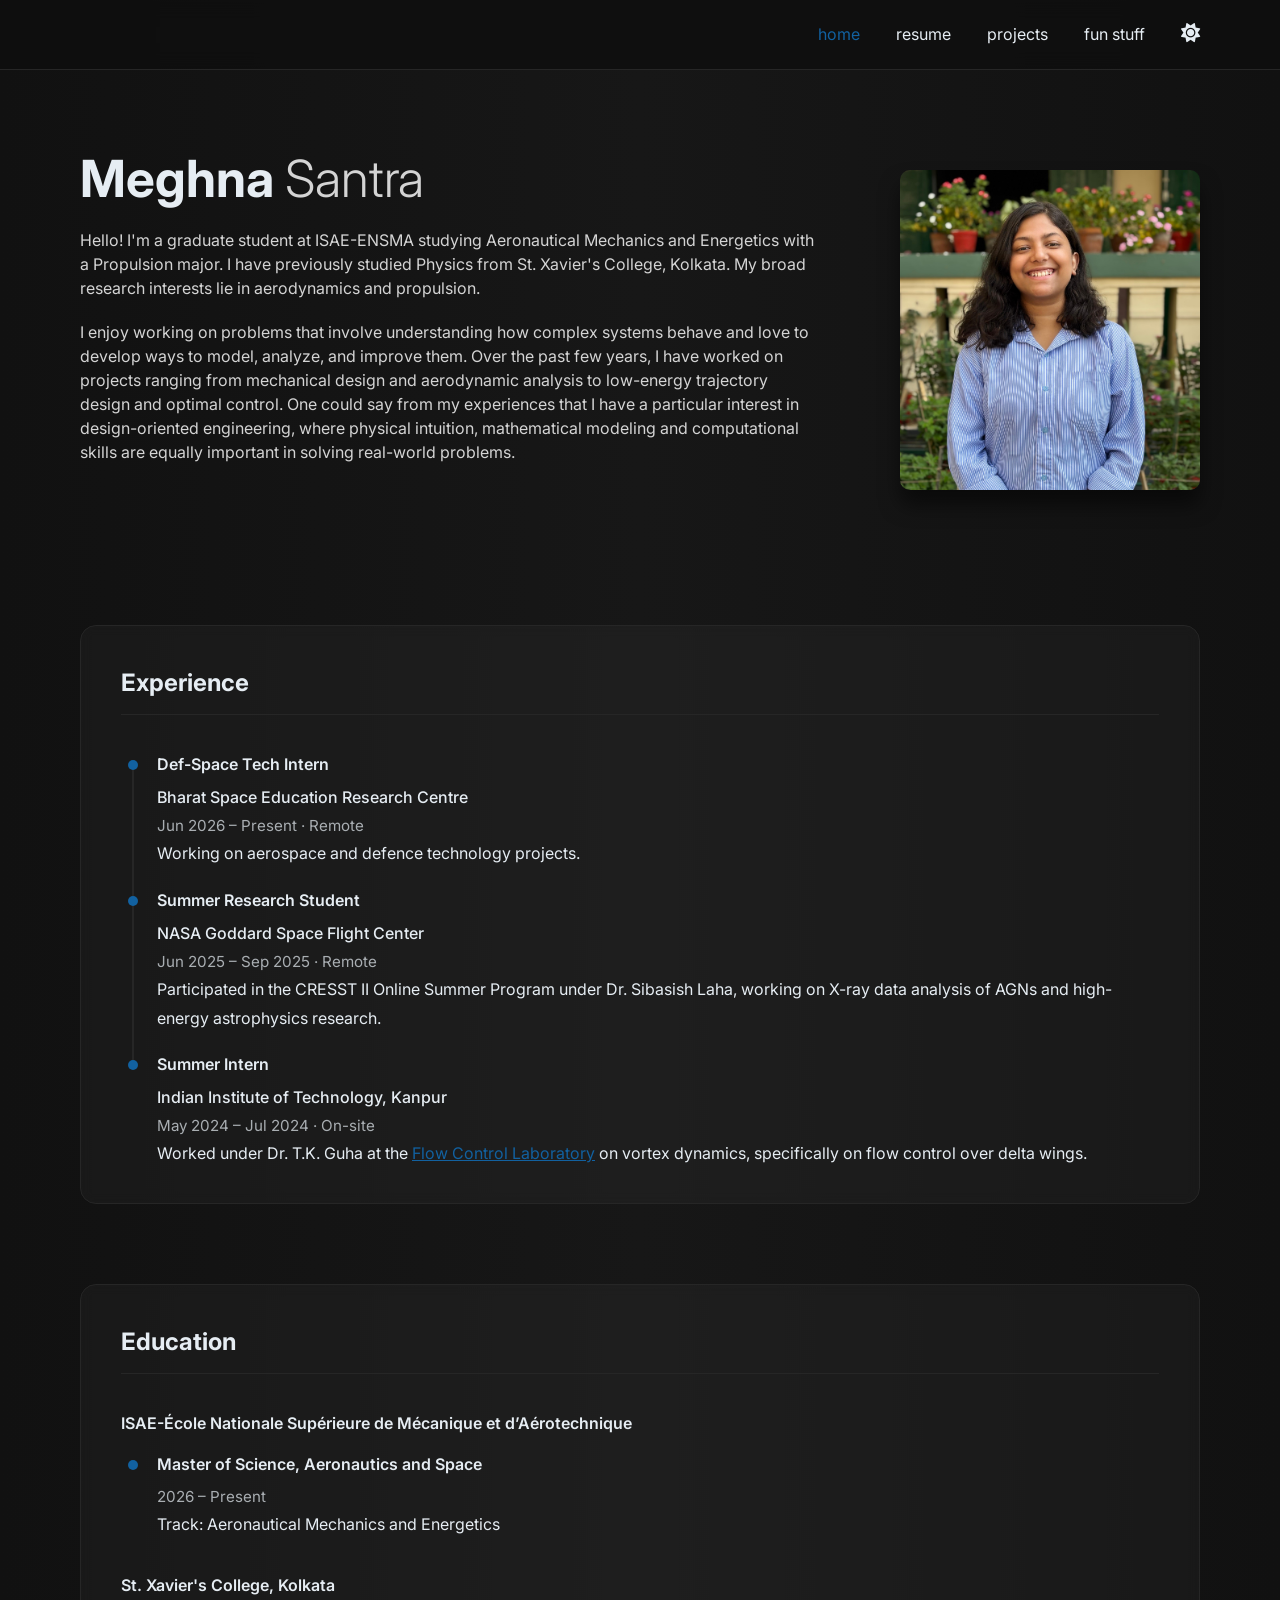
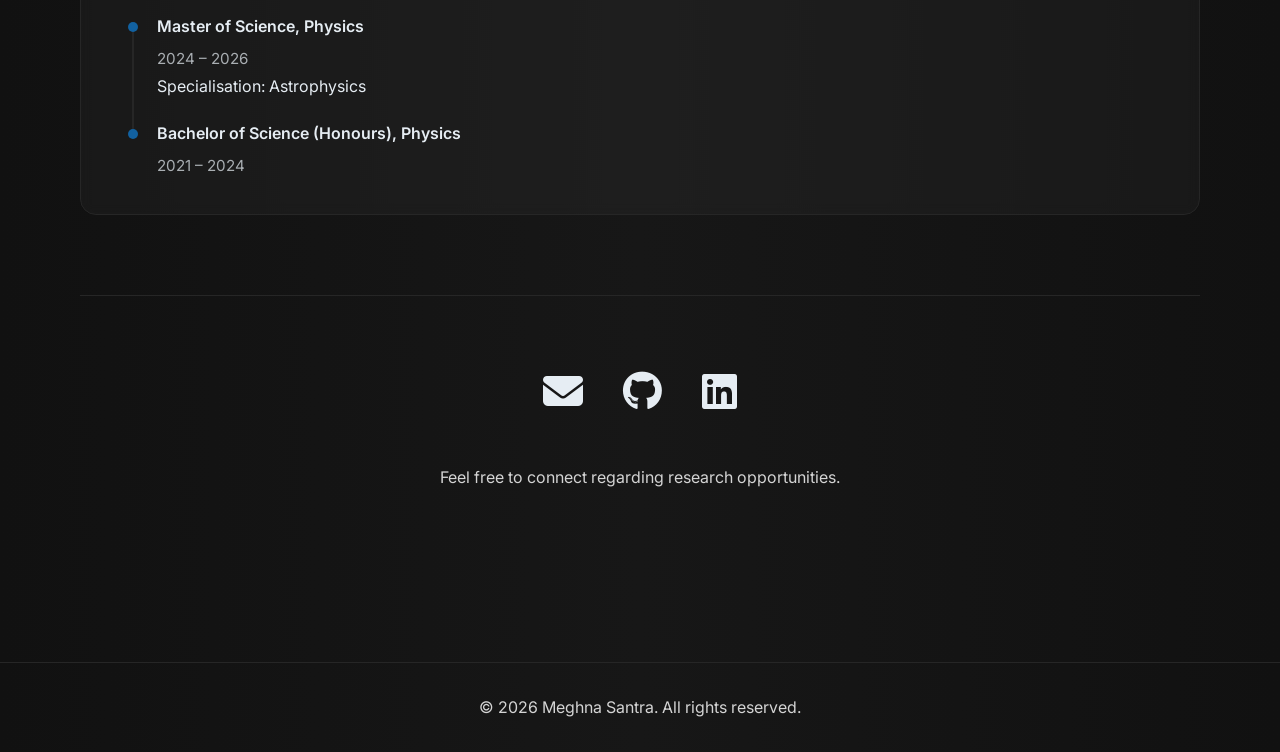
==== index.html @ f9f9d392 "Update index.html" ====
<!DOCTYPE html>
<html lang="en">

<head>
    <meta charset="UTF-8">
    <meta name="viewport" content="width=device-width, initial-scale=1.0">

    <title>Meghna Santra</title>

    <link rel="stylesheet" href="style.css">
    <link rel="icon" type="image/png" href="assets/favicon.png">

    <link href="https://fonts.googleapis.com/css2?family=Inter:wght@300;400;500;600;700;800&display=swap"
      rel="stylesheet">

    <link rel="stylesheet"
        href="https://cdnjs.cloudflare.com/ajax/libs/font-awesome/6.5.1/css/all.min.css">
</head>

<body>

<!-- NAVBAR -->

<header>

    <nav class="navbar home-navbar">

    <div class="menu-overlay"></div>

    <div class="navbar-inner">

        <div class="navbar-name">
            <a href="index.html">
                <strong>Meghna</strong> Santra
            </a>
        </div>

        <button class="menu-toggle" id="menuToggle" aria-label="Menu">
            <i class="fa-solid fa-bars"></i>
        </button>

        <div class="navbar-links" id="mobileMenu">

            <a href="index.html" class="active">home</a>
            <a href="resume.html">resume</a>
            <a href="projects.html">projects</a>
            <a href="fun.html">fun stuff</a>

            <div class="theme-wrapper">
                <button id="theme-toggle">
                    <i class="fa-solid fa-sun"></i>
                </button>
            </div>

        </div>

    </div>

    </nav>

</header>
    
    <main>

        <div class="home-content">
            <!-- ABOUT SECTION -->
            <section class="landing-section">
                
                <div class="landing-text">

                    <h1>
                        Meghna <span>Santra</span>
                    </h1>

                    <p>
                        Hello! I'm a graduate student at ISAE-ENSMA studying Aeronautical Mechanics and Energetics 
                        with a Propulsion major. I have previously studied Physics from
                        St. Xavier's College, Kolkata. My broad research interests lie in aerodynamics and 
                        propulsion. 
                    </p>

                    <p>
                        I enjoy working on problems that involve understanding how complex systems behave and love to
                        develop ways to model, analyze, and improve them. Over the past few years, I have worked on 
                        projects ranging from mechanical design and aerodynamic analysis to low-energy trajectory design 
                        and optimal control. One could say from my experiences that I have a particular interest in 
                        design-oriented engineering, where physical intuition, mathematical modeling 
                        and computational skills are equally important in solving real-world problems.                        
                    </p>

                </div>

                <div class="landing-image">
                    <img src="./assets/profile.jpg" alt="Meghna Santra">
                </div>

            </section>
            
            <section class="experience-section">
            
                <div class="experience-content">
            
                    <h2 class="section-title">
                        Experience
                    </h2>
            
                    <div class="timeline">
            
                        <div class="timeline-item">
            
                            <div class="timeline-dot"></div>
            
                            <div class="timeline-content">
            
                                <h4 class="exp-title">
                                    Def-Space Tech Intern
                                </h4>
            
                                <p class="exp-org">
                                    Bharat Space Education Research Centre
                                </p>
            
                                <p class="exp-meta">
                                    Jun 2026 – Present · Remote
                                </p>
            
                                <p>
                                    Working on aerospace and defence technology projects.
                                </p>
            
                            </div>
            
                        </div>
            
                        <div class="timeline-item">
            
                            <div class="timeline-dot"></div>
            
                            <div class="timeline-content">
            
                                <h4 class="exp-title">
                                    Summer Research Student
                                </h4>
            
                                <p class="exp-org">
                                    NASA Goddard Space Flight Center
                                </p>
            
                                <p class="exp-meta">
                                    Jun 2025 – Sep 2025 · Remote
                                </p>
            
                                <p>
                                    Participated in the CRESST II Online Summer Program under
                                    Dr. Sibasish Laha, working on X-ray data analysis of AGNs
                                    and high-energy astrophysics research.
                                </p>
            
                            </div>
            
                        </div>
            
                        <div class="timeline-item">
            
                            <div class="timeline-dot"></div>
            
                            <div class="timeline-content">
            
                                <h4 class="exp-title">
                                    Summer Intern
                                </h4>
            
                                <p class="exp-org">
                                    Indian Institute of Technology, Kanpur
                                </p>
            
                                <p class="exp-meta">
                                    May 2024 – Jul 2024 · On-site
                                </p>
            
                                <p>
                                    Worked under Dr. T.K. Guha at the <a href="https://sites.google.com/view/eag-iitk-ae/">
                                    Flow Control Laboratory</a> on vortex dynamics, specifically on flow control over delta wings.
                                </p>
            
                            </div>
            
                        </div>
            
                    </div>
            
                </div>
            
            </section>

            <!-- EDUCATION -->

            <section class="education-section">
            
                <div class="education-content">
            
                    <h2 class="section-title">
                        Education
                    </h2>
            
                    <!-- ISAE-ENSMA -->
            
                    <h4 class="org-heading">
                        ISAE-École Nationale Supérieure de Mécanique et d’Aérotechnique
                    </h4>
            
                    <div class="timeline">
            
                        <div class="timeline-item">
            
                            <div class="timeline-dot"></div>
            
                            <div class="timeline-content">
            
                                <h4 class="edu-degree">
                                    Master of Science, Aeronautics and Space
                                </h4>
            
                                <p class="edu-meta">
                                    2026 – Present
                                </p>
            
                                <p>
                                    Track: Aeronautical Mechanics and Energetics
                                </p>
            
                            </div>
            
                        </div>
            
                    </div>
            
                    <!-- ST. XAVIER'S -->
            
                    <h4 class="org-heading">
                        St. Xavier's College, Kolkata
                    </h4>
            
                    <div class="timeline">
            
                        <div class="timeline-item">
            
                            <div class="timeline-dot"></div>
            
                            <div class="timeline-content">
            
                                <h4 class="edu-degree">
                                    Master of Science, Physics
                                </h4>
            
                                <p class="edu-meta">
                                    2024 – 2026
                                </p>

                                <p>
                                    Specialisation: Astrophysics
                                </p>
            
                            </div>
            
                        </div>
            
                        <div class="timeline-item">
            
                            <div class="timeline-dot"></div>
            
                            <div class="timeline-content">
            
                                <h4 class="edu-degree">
                                    Bachelor of Science (Honours), Physics
                                </h4>
            
                                <p class="edu-meta">
                                    2021 – 2024
                                </p>
            
                            </div>
            
                        </div>
            
                    </div>
            
                </div>
            
            </section>

        </div>

        <!-- CONTACT -->

        <section id="contact" class="contact-section">

             <div class="contact-icons">

                <a href="mailto:meghnasantra.04@gmail.com" target="_blank">
                    <i class="fa-solid fa-envelope"></i>
                </a>

                <a href="https://github.com/meghna-santra" target="_blank">
                    <i class="fa-brands fa-github"></i>
                </a>

                <a href="https://www.linkedin.com/in/meghna-s-379466254/" target="_blank">
                    <i class="fa-brands fa-linkedin"></i>
                </a>

            </div>

            <p class="contact-text">
                Feel free to connect regarding research opportunities.
            </p>

        </section>

    </main>

    <footer class="footer">
        <p>© 2026 Meghna Santra. All rights reserved.</p>
    </footer>

<script>

// =========================
// THEME TOGGLE
// =========================

const toggle = document.getElementById("theme-toggle");

const savedTheme =
    localStorage.getItem("theme") || "dark";

document.documentElement.setAttribute(
    "data-theme",
    savedTheme
);

function updateThemeIcon() {

    toggle.innerHTML =
        document.documentElement.getAttribute("data-theme") === "dark"
            ? '<i class="fa-solid fa-sun"></i>'
            : '<i class="fa-solid fa-moon"></i>';
}

updateThemeIcon();

toggle.addEventListener("click", () => {

    const current =
        document.documentElement.getAttribute("data-theme");

    const next =
        current === "dark"
            ? "light"
            : "dark";

    document.documentElement.setAttribute(
        "data-theme",
        next
    );

    localStorage.setItem(
        "theme",
        next
    );

    updateThemeIcon();

});

// =========================
// MOBILE MENU
// =========================

const menuToggle = document.getElementById("menuToggle");
const mobileMenu = document.getElementById("mobileMenu");
const overlay = document.querySelector(".menu-overlay");

menuToggle.addEventListener("click", () => {

    mobileMenu.classList.toggle("open");
    overlay.classList.toggle("active");

    if (mobileMenu.classList.contains("open")) {

        menuToggle.innerHTML =
            '<i class="fa-solid fa-xmark"></i>';

    } else {

        menuToggle.innerHTML =
            '<i class="fa-solid fa-bars"></i>';
    }

});

// Close menu when clicking overlay

overlay.addEventListener("click", () => {

    mobileMenu.classList.remove("open");
    overlay.classList.remove("active");

    menuToggle.innerHTML =
        '<i class="fa-solid fa-bars"></i>';

});

// Close menu after selecting a page

document.querySelectorAll(".navbar-links a").forEach(link => {

    link.addEventListener("click", () => {

        mobileMenu.classList.remove("open");
        overlay.classList.remove("active");

        menuToggle.innerHTML =
            '<i class="fa-solid fa-bars"></i>';

    });

});

</script>
</body>

</html>
---- style.css ----
/* =========================
   GLOBAL
========================= */

:root {

    --bg-primary: #111111;
    --bg-secondary: #171717;

    --text-primary: #e6edf3;
    --text-secondary: #d4d4d4;

    --navbar-bg: rgba(15,15,15,0.95);

    --card-bg: rgba(255,255,255,0.03);

    --border: #262626;

    --accent: #1261A0;
}

[data-theme="light"] {

    --bg-primary: #fafafa;
    --bg-secondary: #ffffff;

    --text-primary: #111111;
    --text-secondary: #333333;

    --navbar-bg: rgba(255,255,255,0.95);
    --card-bg: rgba(0,0,0,0.03);

    --border: #dddddd;

    --accent: #1261A0;
}

* {
    margin: 0;
    padding: 0;
    box-sizing: border-box;
}

html {
    scroll-behavior: smooth;
}

body {

    font-family: 'Inter', sans-serif;

    background:
        linear-gradient(
            90deg,
            var(--bg-primary) 0%,
            var(--bg-secondary) 50%,
            var(--bg-primary) 100%
        );

    color: var(--text-primary);

    line-height: 1.8;

    overflow-x: hidden;

    transition: background 0.3s ease,
                color 0.3s ease;
}

/* =========================
   MAIN LAYOUT
========================= */

main {
    max-width: 1200px;
    margin: 0 auto;
    padding: 150px 40px 40px;
}

section {
    margin-bottom: 80px;
}

/* =========================
   NAVBAR
========================= */

.navbar {

    position: fixed;
    top: 0;
    left: 0;

    width: 100%;
    height: 70px;

    background: var(--navbar-bg);

    border-bottom: 1px solid var(--border);

    backdrop-filter: blur(10px);

    z-index: 1000;
}

.navbar-inner {

    max-width: 1200px;

    height: 100%;

    margin: 0 auto;

    padding: 0 40px;

    display: flex;

    justify-content: space-between;

    align-items: center;
}

.navbar a {
    color: var(--text-primary);
    text-decoration: none;
    font-size: 1rem;
    transition: all 0.3s ease;
}

.navbar a:hover {
    color: var(--accent);
}

.navbar a.active {
    color: var(--accent);
}

.menu-toggle {
    display: none;

    background: none;
    border: none;

    color: var(--text-primary);

    font-size: 1.5rem;
    cursor: pointer;
}
/* =========================
   LANDING SECTION
========================= */

.landing-section {
    min-height: 45vh;
    display: flex;
    align-items: flex-start;
    justify-content: center;
    gap: 80px;
    margin-bottom: 70px;
}

.landing-text {
    flex: 1;
    max-width: 800px;
}

.landing-text h1 {
    font-size: 3.2rem;
    font-weight: 700;
    line-height: 1.1;
    margin-bottom: 22px;
}

.landing-text h1 span {
    font-weight: 300;
    color: var(--text-secondary);
}

.landing-text p {
    font-size: 1rem;
    color: var(--text-secondary);
    margin-bottom: 20px;
    line-height: 1.5;
}

.landing-image {
    margin-top: 20px;
    flex: none;
}

.landing-image img {
    width: 300px;
    max-width: 100%;

    border-radius: 10px;

    box-shadow:
        0 15px 20px rgba(0,0,0,0.5);
}

/* =========================
   LINKS
========================= */

a {
    color: var(--accent);
}

a:hover {
    color: var(--accent);
}

.cv-link {
    margin-top: 30px;
}

/* =========================
   SECTION TITLES
========================= */

.section-title {
    font-size: 1.5rem;
    margin-bottom: 35px;
    border-bottom: 1px solid var(--border);
    padding-bottom: 10px;
}

h2, h3, h4 {
    color: var(--text-primary);
}

.home-content {
    max-width: 1200px;
    margin: 0 auto;
}

/* =========================
   EDUCATION
========================= */

.education-section {
   max-width: 1200px;
   margin-left: auto;
   margin-right: auto;
   background: var(--card-bg);

   border: 1px solid var(--border);

   border-radius: 16px;

   padding: 35px 40px;

   backdrop-filter: blur(6px);
   -webkit-backdrop-filter: blur(6px);
}

/*.edu-block {
    margin-top: 10px;
}*/

.edu-title {
    font-size: 1rem;
    margin-bottom: 12px;
}

.timeline {
    position: relative;
    margin-left: 8px;
}

.timeline-item {
    position: relative;
    padding-left: 28px;
    margin-bottom: 18px;
}

.timeline-item:last-child {
    margin-bottom: 0;
}

.timeline-dot {
    position: absolute;

    left: -1px;
    top: 10px;

    width: 10px;
    height: 10px;

    background: var(--accent);
    border-radius: 50%;

    z-index: 2;
}

.timeline-item:not(:last-child)::before {
    content: "";

    position: absolute;

    left: 3px;
    top: 12px;

    width: 2px;
    height: calc(100% + 24px);

    background: var(--border);

    z-index: 1;
}

.timeline-content p {
    margin: 0;
}

/*.year {
    color: var(--accent);
    font-weight: 400;
    margin-left: 8px;
}*/

.experience-section {
    margin-top: 10px;
    background: var(--card-bg);

    border: 1px solid var(--border);

    border-radius: 16px;

    padding: 35px 40px;

    backdrop-filter: blur(6px);
    -webkit-backdrop-filter: blur(6px);
}


.org-heading {
    font-size: 1.0rem;
    font-weight: 600;
    margin-top: 2rem;
    margin-bottom: 0.75rem;
}

.edu-degree,
.exp-title {
    margin: 0 0 4px;
    font-size: 1.0rem;
    font-weight: 600;
}

.edu-meta,
.exp-meta {
    margin-bottom: 8px;
    opacity: 0.7;
    font-size: 0.95rem;
}

.exp-org {
    margin-bottom: 4px;
    font-weight: 500;
}

.education-section,
.experience-section {

    transition:
        border-color 0.3s ease,
        box-shadow 0.3s ease;
}

.education-section:hover,
.experience-section:hover {

    border-color: var(--accent);

    box-shadow:
        0 10px 30px rgba(35,182,255,0.12);
}
/* =========================
   CONTACT
========================= */

.contact-section {

    text-align: center;

    padding-top: 60px;

    border-top: 1px solid var(--border);
}

.contact-icons {

    display: flex;
    justify-content: center;
    align-items: center;

    gap: 40px;

    margin-bottom: 35px;
}

.contact-icons a {

    color: var(--text-primary);

    font-size: 2.5rem;

    text-decoration: none;

    transition: all 0.3s ease;
}

.contact-icons a:hover {

    color: var(--accent);

    transform: translateY(-5px);
}

.contact-text {
    max-width: 900px;

    margin: 0 auto;

    font-size: 1rem;

    color: var(--text-secondary);
}

/* =========================
   PROJECTS
========================= */

.project-image {
    flex: 0 0 45%;
    display: flex;
}

.project-image img {
    width: 100%;
    object-fit: cover;
    border-radius: 10px;
}

.project-card {

    display: flex;
    align-items: stretch;
    gap: 25px;

    background: var(--card-bg);

    border: 1px solid var(--border);

    border-radius: 12px;

    padding: 25px;

    margin-bottom: 30px;

    transition: all 0.3s ease;
}

.project-card:hover {

    transform: translateY(-4px);

    border-color: var(--accent);

    box-shadow:
        0 10px 30px rgba(35,182,255,0.12);
}

.project-card h2 a {

    text-decoration: none;
}

.project-content {
    flex: 1;
    min-width: 0;
}

.project-content h2 {

    font-size: 1.2rem;
    margin-bottom: 8px;
}

.project-content p {

    color: var(--text-secondary);
    font-size: 0.9rem;
    line-height: 1.5;
}

.read-more {

    display: inline-block;

    margin-top: 10px;

    color: var(--accent);

    text-decoration: none;

    font-weight: 600;
}

.read-more:hover {
    text-decoration: underline;
}


.fun-card {

    background: var(--card-bg);
    border: 1px solid var(--border);
    border-radius: 12px;
    padding: 25px;
    margin-bottom: 40px;
}

.fun-card h2 {
    margin-bottom: 10px;
}

.fun-card p {
    margin-bottom: 20px;
}

/* =========================
   RESUME PAGE
========================= */

.resume-section {
    min-height: 80vh;
}

.resume-buttons {
    display: flex;
    gap: 15px;
    margin-bottom: 25px;
}

.resume-btn {
    display: inline-block;

    padding: 10px 18px;

    border: 1px solid var(--accent);
    border-radius: 6px;

    color: var(--accent);
    text-decoration: none;

    transition: 0.3s;
}

.resume-btn:hover {
    background: var(--accent);
    color: white;
}

.resume-container {
    width: 100%;
    height: 85vh;
    background: var(--card-bg);
    border: 1px solid var(--border);
    border-radius: 10px;
    overflow: hidden;
}

.resume-container iframe {
    width: 100%;
    height: 100%;
    border: none;
}

/* =========================
   FUN PAGE
========================= */

.gallery {

    display: grid;

    grid-template-columns:
        repeat(auto-fit, minmax(250px, 1fr));

    gap: 15px;

    margin-top: 20px;
}

.gallery img {

    width: 100%;

    height: 280px;

    object-fit: cover;

    border-radius: 10px;

    cursor: pointer;

    box-shadow:
        0 8px 20px rgba(0,0,0,0.25);

    transition: all 0.3s ease;
}

.gallery img:hover {

    transform: scale(1.03);
}

.nav {

    position: fixed;

    top: 50%;

    transform: translateY(-50%);

    z-index: 10000;

    background: rgba(0,0,0,0.6);

    color: white;

    border: none;

    font-size: 1.5rem;

    padding: 12px 18px;

    cursor: pointer;

    border-radius: 8px;
}

.prev {
    left: 30px;
}

.next {
    right: 30px;
}

.nav:hover {
    background: rgba(35,182,255,0.8);
}

/* =========================
   LIGHTBOX
========================= */

#lightbox {

    position: fixed;

    top: 0;
    left: 0;

    width: 100%;
    height: 100%;

    display: none;

    justify-content: center;
    align-items: center;

    background: rgba(0,0,0,0.9);

    z-index: 9999;
}

#lightbox img {

    max-width: 90%;
    max-height: 90%;

    border-radius: 10px;
}

.close {

    position: absolute;

    top: 20px;
    right: 30px;

    font-size: 35px;

    color: white;

    cursor: pointer;
}

/* =========================
   FOOTER
========================= */

.footer {

    margin-top: 50px;

    padding: 30px 0;

    text-align: center;

    border-top: 1px solid var(--border);

    color: var(--text-secondary);
}

#theme-toggle {

    background: none;

    border: none;

    color: var(--text-primary);

    font-size: 1.2rem;

    cursor: pointer;

    transition: 0.3s ease;
}

#theme-toggle:hover {
    color: var(--accent);
}

.theme-wrapper {
    display: flex;
    justify-content: center;
}

.menu-overlay {
    position: fixed;
    inset: 0;

    background: rgba(0,0,0,0.92);

    backdrop-filter: blur(8px);
    -webkit-backdrop-filter: blur(8px);

    opacity: 0;
    visibility: hidden;

    transition: opacity 0.3s ease;

    z-index: 999;
}

.menu-overlay.active {
    opacity: 1;
    visibility: visible;
}

.navbar-name a {

    font-size: 1.45rem;

    text-decoration: none;

    color: var(--text-primary);

    letter-spacing: -0.5px;
}

.navbar-name strong {

    font-weight: 800;
}

.navbar-links {

    display: flex;

    align-items: center;

    gap: 36px;
}

.navbar-spacer { 
   width: 180px; 
} 

.home-navbar .navbar-name {
    display: none;
}

.home-navbar .navbar-links { 
   margin-left: auto; 
}


body,
.navbar,
.project-card,
.resume-btn,
.contact-icons a,
.footer {

    transition:
        background-color 0.3s ease,
        color 0.3s ease,
        border-color 0.3s ease,
        box-shadow 0.3s ease;
}
.project-card,
.resume-container {
    width: 100%;
    max-width: none;
    backdrop-filter: blur(6px);
    -webkit-backdrop-filter: blur(6px);
}

[data-theme="light"] .menu-overlay {
    background: rgba(255,255,255,0.65);
}


/* =========================
   MOBILE
========================= */

@media (max-width:900px) {

    main {
        padding: 120px 25px 30px;
    }

    .landing-section {

        display: flex;
        flex-direction: column-reverse;

        align-items: center;
        justify-content: center;

        gap: 40px;

        width: 100%;
    }

    .landing-text {

        width: 100%;
        max-width: 85vw;
        margin: 0 auto;
    }

    .landing-text p {
       text-align: left;
    }
   
    .landing-text h1 {
        font-size: 2.2rem;
    }

    .landing-image {

        width: 100%;

        display: flex;
        justify-content: center;

        margin: 0;
        padding: 0;
    }

    .landing-image img {

        display: block;

        width: 85vw;
        max-width: 85vw;

        height: auto;

        margin: 0 auto;
    }

    .project-card {
        flex-direction: column;
        gap: 20px;
     }

     .project-image {
        flex: none;
        width: 100%;
        min-width: 0;
     }

     .project-image img {
        width: 100%;
        height: auto;
        aspect-ratio: 16 / 10;
        object-fit: cover;
    }

    .project-content h2 {
        font-size: 1.1rem;
    }

    .project-content p {
        font-size: 0.8rem;
    }

    .education-content,
    .experience-content,
    .resume-content,
    .projects-content,
    .fun-content {

        width: 100%;
        max-width: 85vw;

        margin: 0 auto;
    }

    .section-title,
    .edu-title {
       /* text-align: center; */
    }

    .menu-toggle {
       display: block;
       position: relative;
       z-index: 1002;
    }
   
    .navbar-links {
       display: none;
       position: fixed;

       top: 70px;
       left: 0;

       width: 100%;
       height: calc(100vh - 70px);

       flex-direction: column;

       justify-content: center;
       align-items: center;

       gap: 35px;

       background: var(--bg-primary);

       backdrop-filter: blur(10px);

       z-index: 1001;
    }

    .navbar-links a {
       font-size: 1.1rem;
       color: var(--text-primary); 
    }

    .navbar-links.open {
        display: flex;
    }

    .navbar-inner {
        justify-content: space-between;
        padding: 0 20px;
    }

    .navbar-name {

        flex: 1;
    }

    .navbar-name a {
        font-size: 1.1rem;
    }

    .resume-container {
        height: 70vh;
    }

    .home-navbar .navbar-name {
        display: block;
    }
}

@media (max-width: 600px) {

    .landing-text h1 {
        font-size: 2rem;
    }

    .landing-text p {
        font-size: 1rem;
    }

    .resume-buttons {
        flex-direction: column;
    }

    .resume-btn {
        width: 100%;
        text-align: center;
    }

    .contact-icons {
        gap: 25px;
    }

    .contact-icons a {
        font-size: 1.5rem;
    }

    .contact-text {
        font-size: 0.9rem;
    }
}
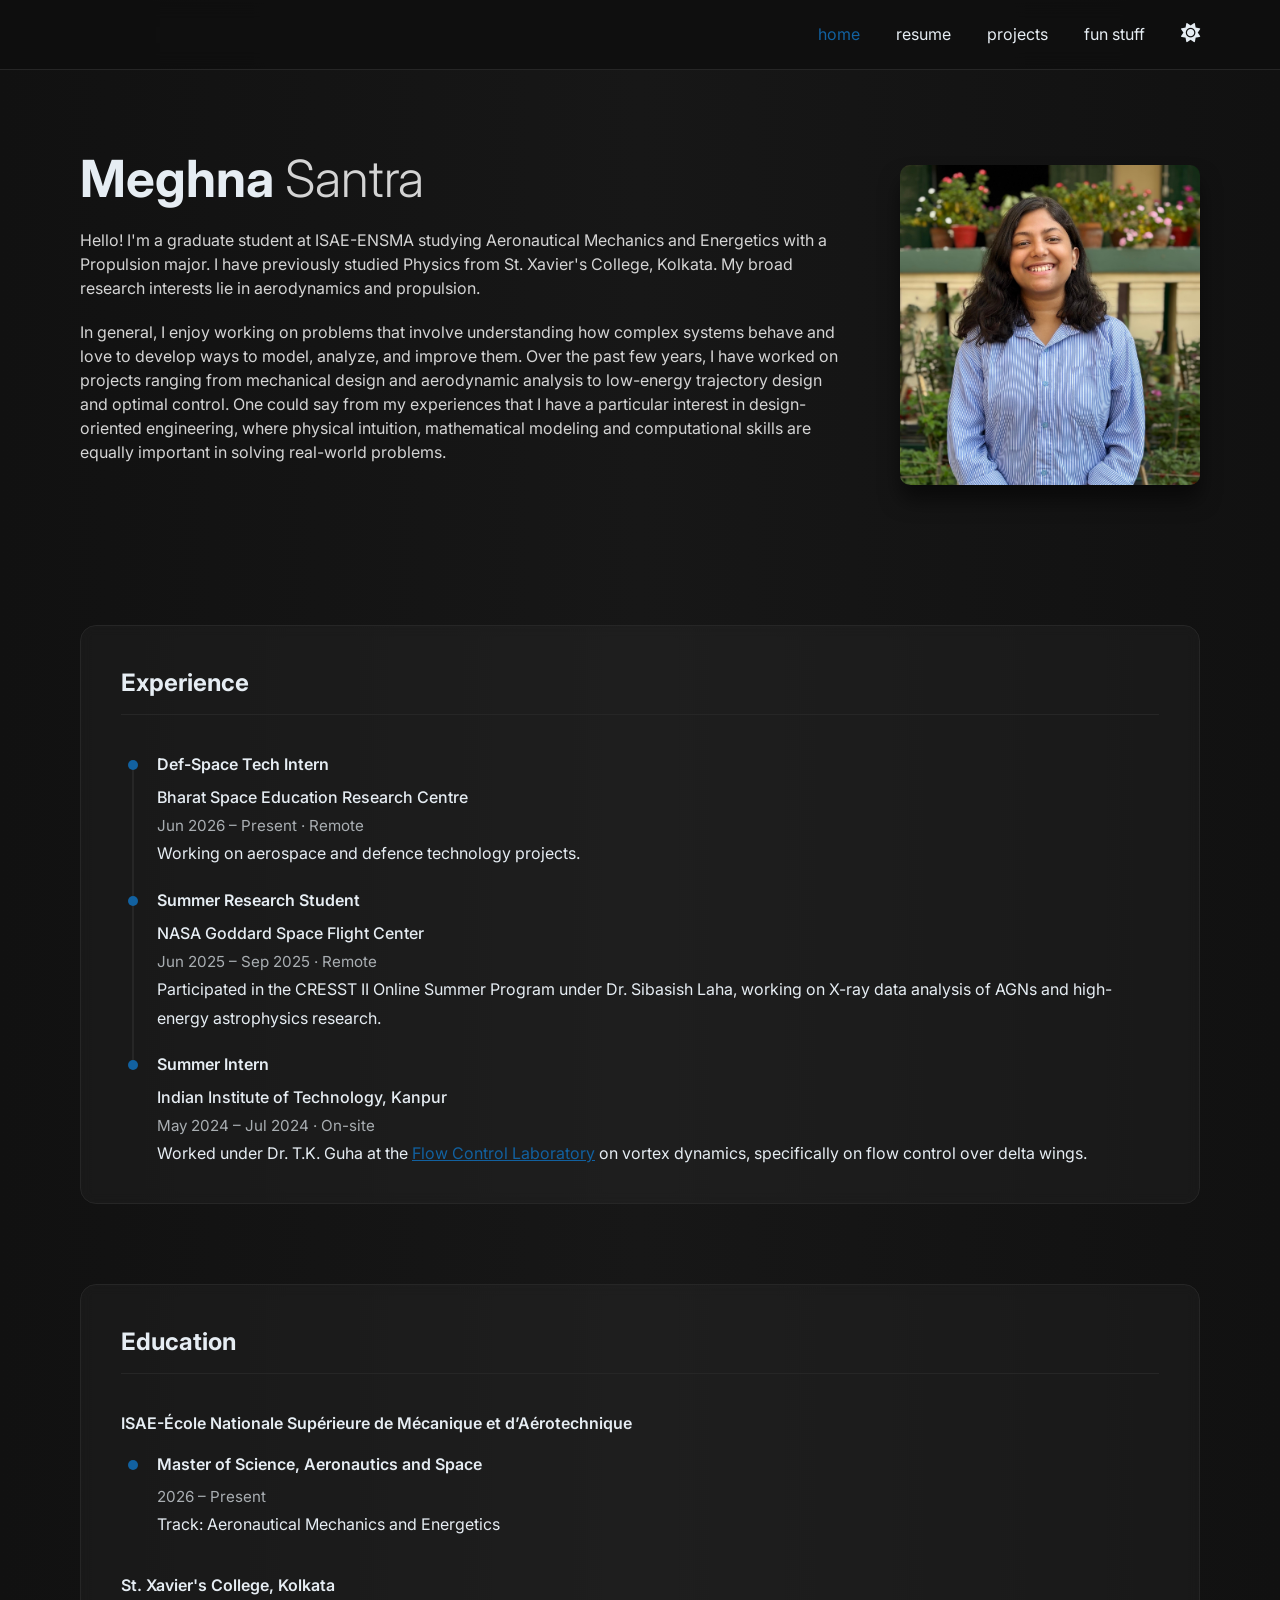
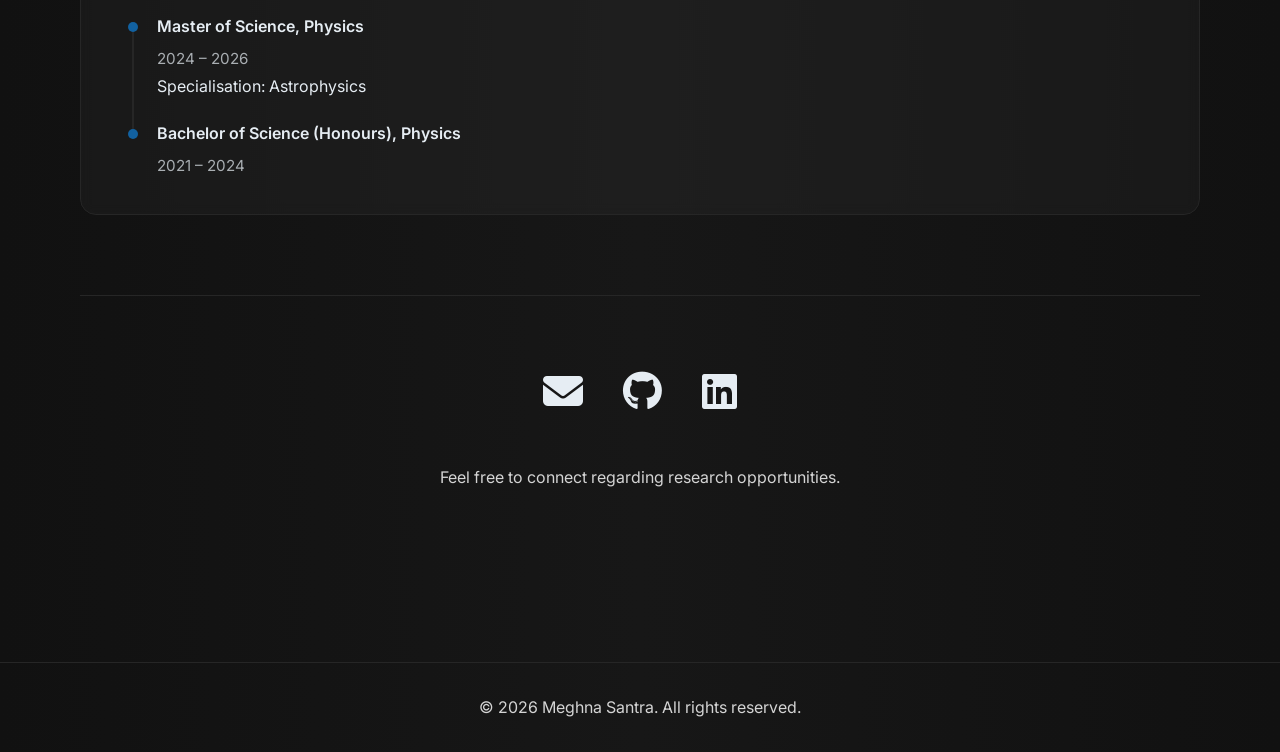
==== commit a13614d6: "Update index.html" ====
--- a/index.html
+++ b/index.html
@@ -80,7 +80,7 @@
                     </p>
 
                     <p>
-                        I enjoy working on problems that involve understanding how complex systems behave and love to
+                        In general, I enjoy working on problems that involve understanding how complex systems behave and love to
                         develop ways to model, analyze, and improve them. Over the past few years, I have worked on 
                         projects ranging from mechanical design and aerodynamic analysis to low-energy trajectory design 
                         and optimal control. One could say from my experiences that I have a particular interest in 
--- a/style.css
+++ b/style.css
@@ -155,13 +155,13 @@
     display: flex;
     align-items: flex-start;
     justify-content: center;
-    gap: 80px;
+    gap: 60px;
     margin-bottom: 70px;
 }
 
 .landing-text {
     flex: 1;
-    max-width: 800px;
+    max-width: 820px;
 }
 
 .landing-text h1 {
@@ -184,7 +184,7 @@
 }
 
 .landing-image {
-    margin-top: 20px;
+    margin-top: 15px;
     flex: none;
 }
 
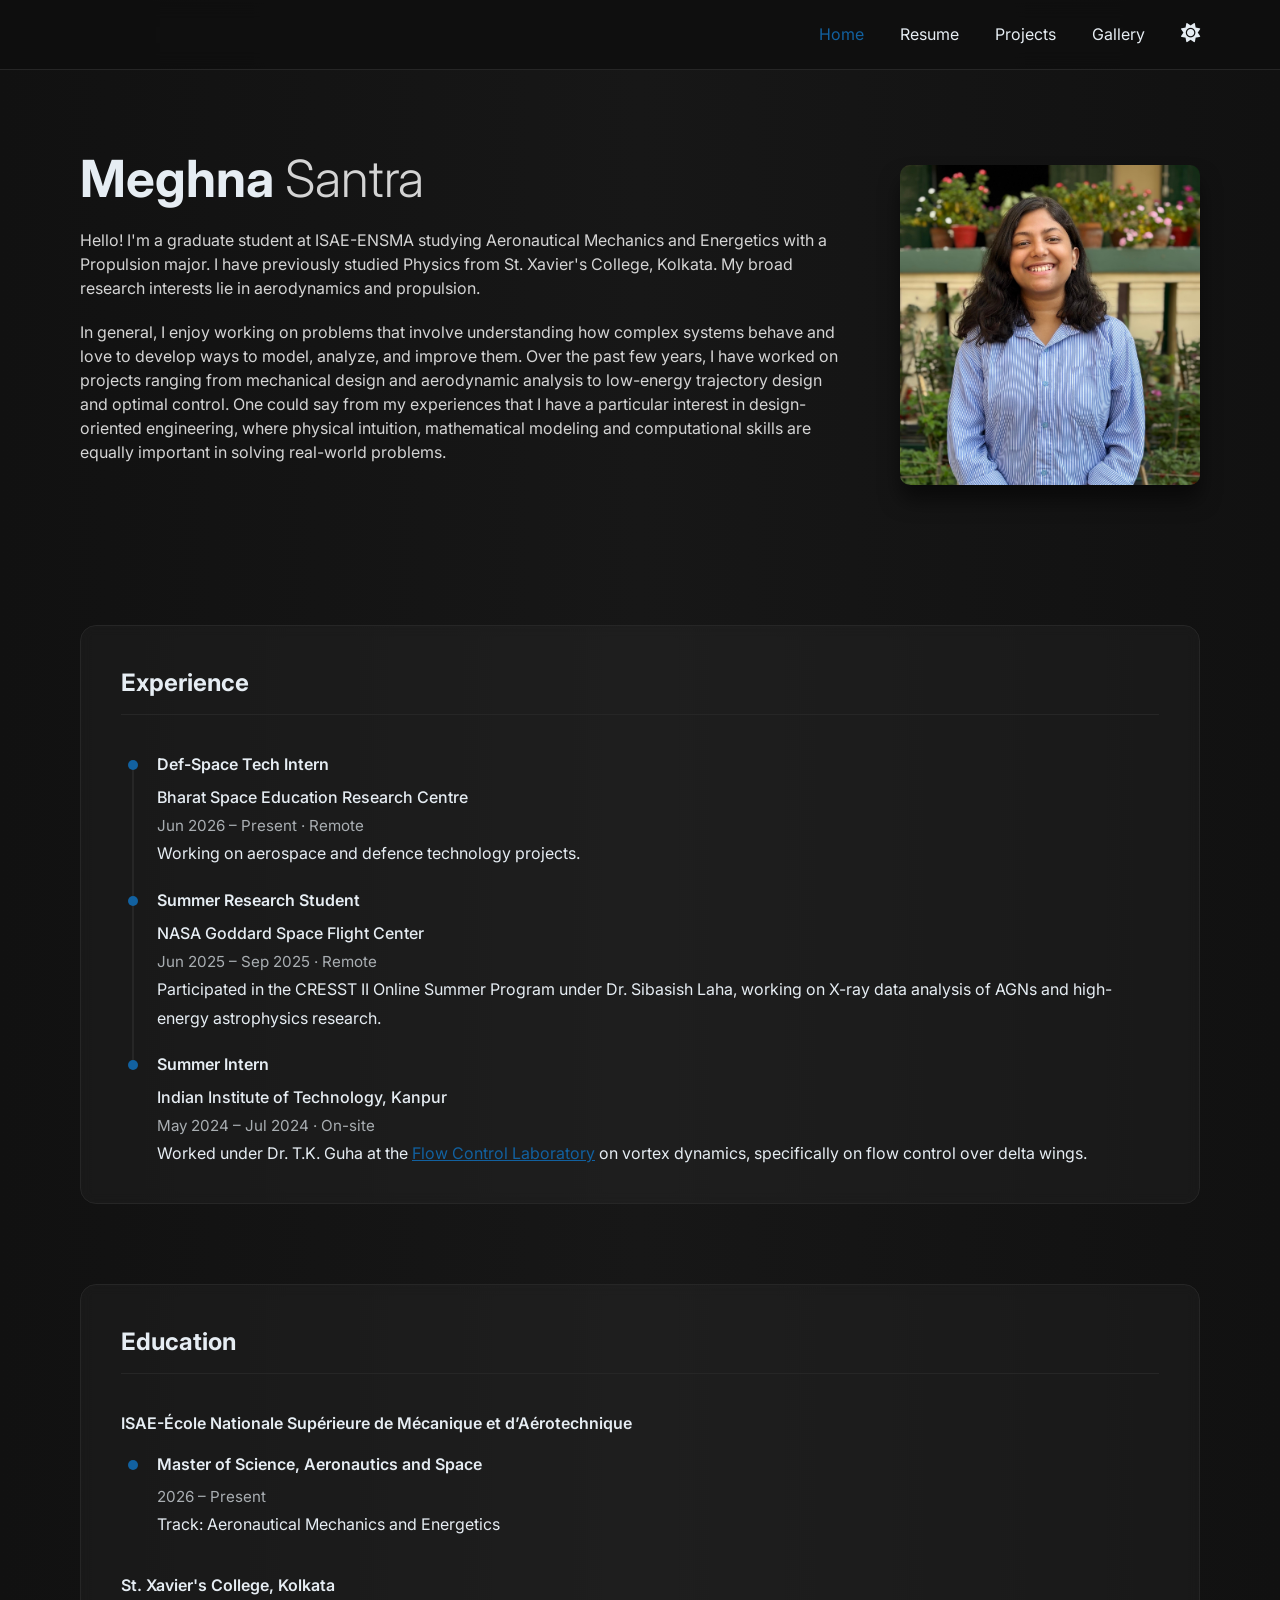
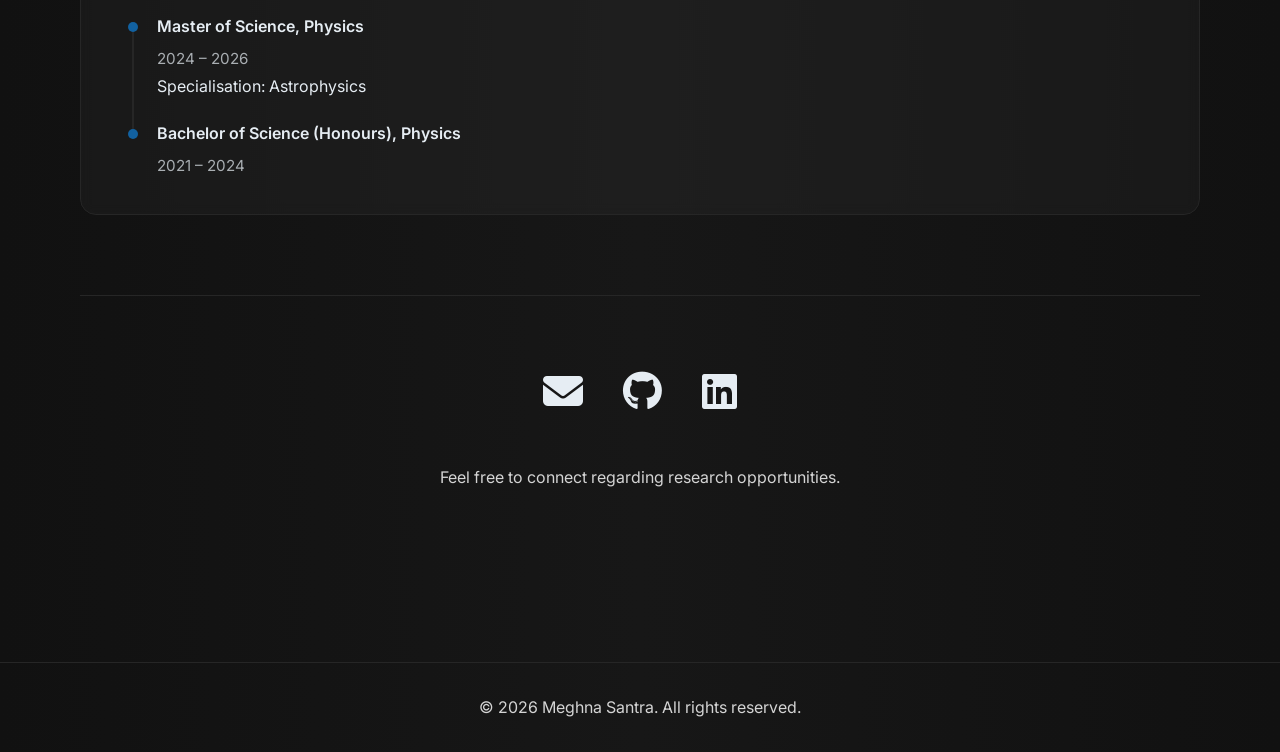
==== commit 0f3a0501: "Update navbar links and capitalize text" ====
--- a/index.html
+++ b/index.html
@@ -41,10 +41,10 @@
 
         <div class="navbar-links" id="mobileMenu">
 
-            <a href="index.html" class="active">home</a>
-            <a href="resume.html">resume</a>
-            <a href="projects.html">projects</a>
-            <a href="fun.html">fun stuff</a>
+            <a href="index.html" class="active">Home</a>
+            <a href="resume.html">Resume</a>
+            <a href="projects.html">Projects</a>
+            <a href="fun.html">Gallery</a>
 
             <div class="theme-wrapper">
                 <button id="theme-toggle">
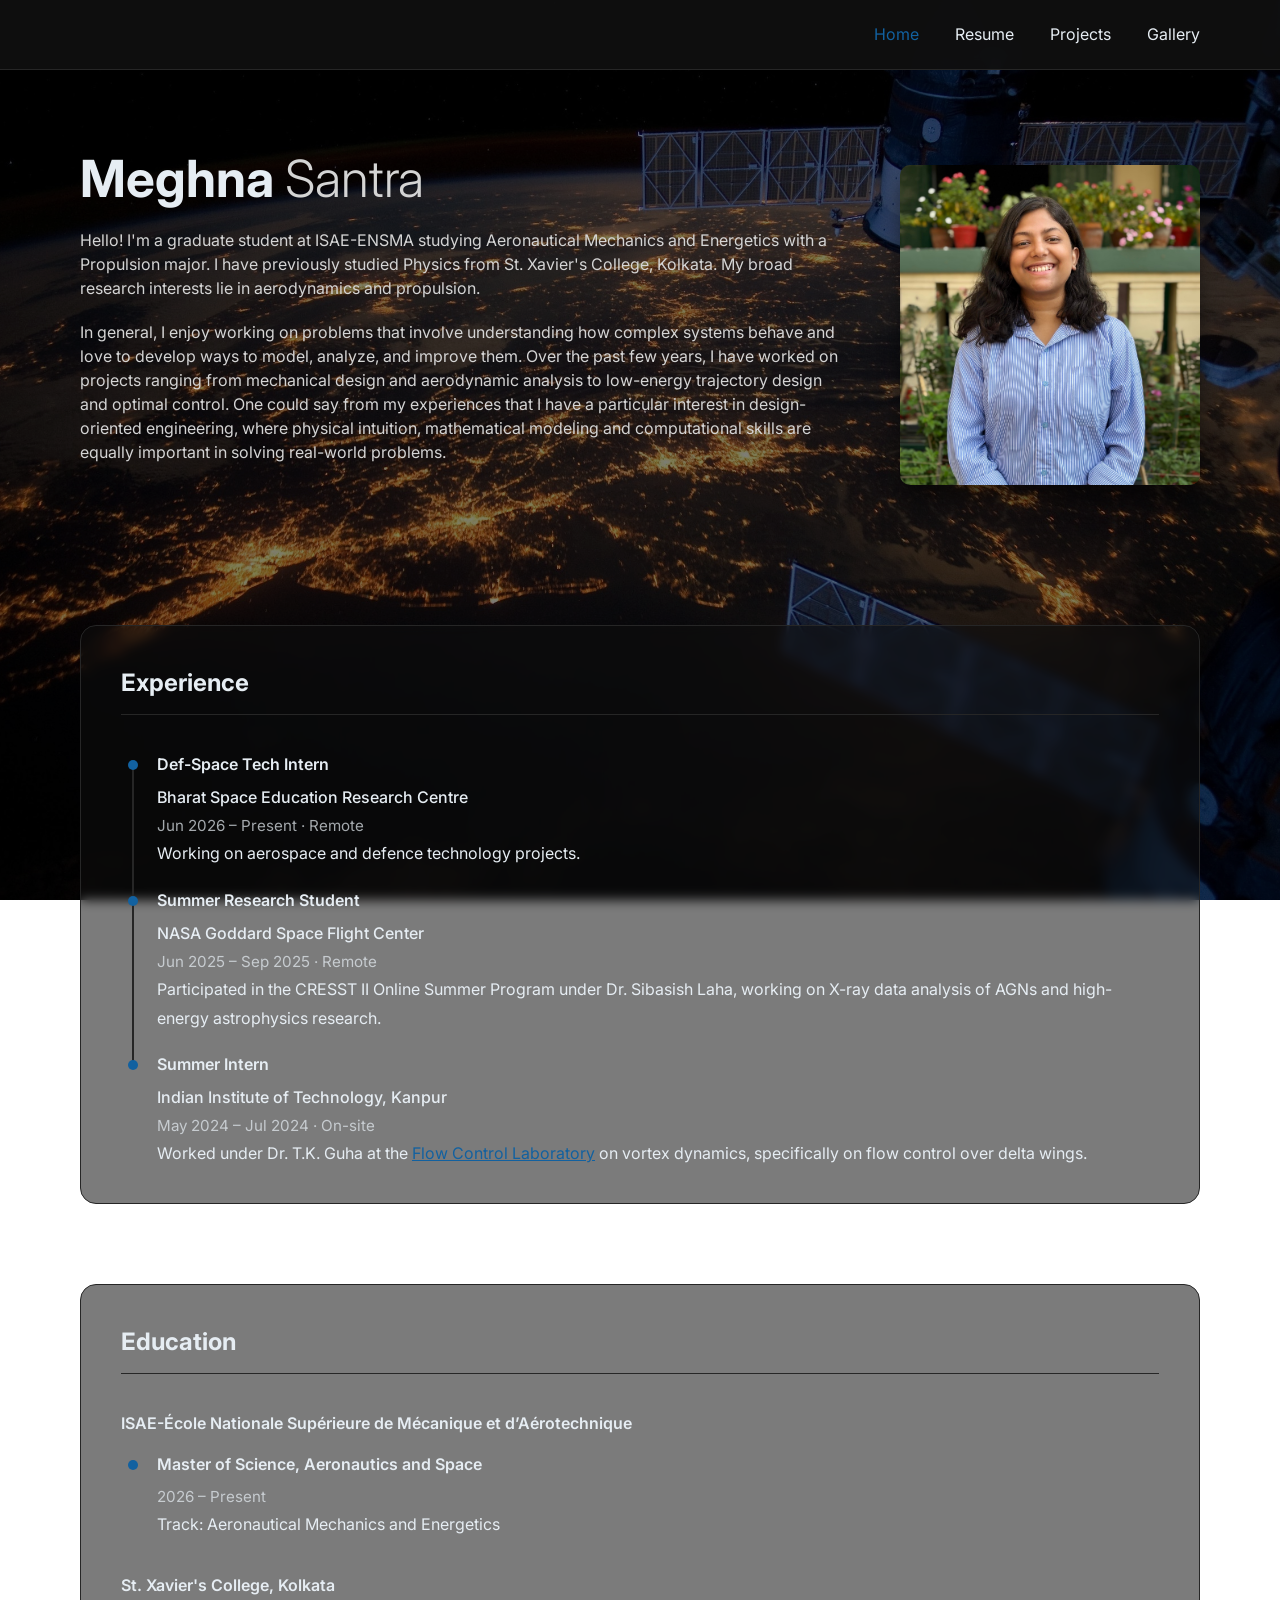
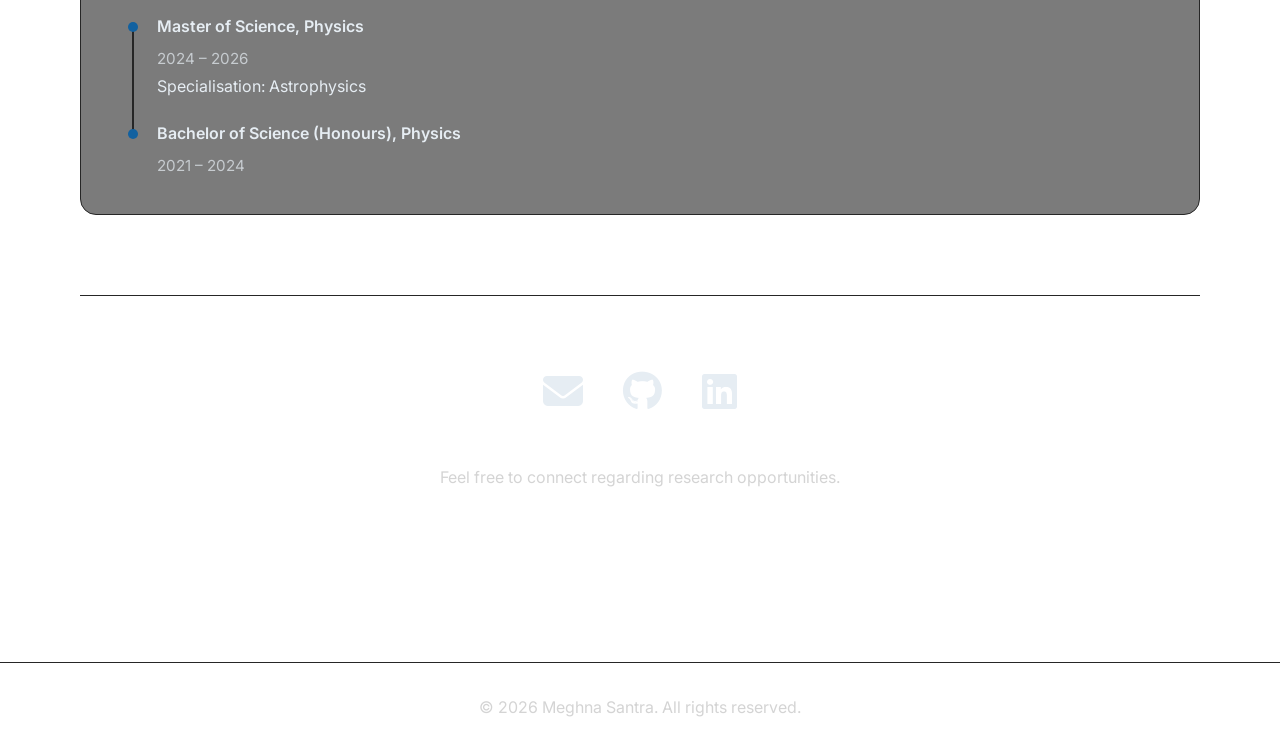
==== commit f73fddec: "Update index.html" ====
--- a/index.html
+++ b/index.html
@@ -45,12 +45,6 @@
             <a href="resume.html">Resume</a>
             <a href="projects.html">Projects</a>
             <a href="fun.html">Gallery</a>
-
-            <div class="theme-wrapper">
-                <button id="theme-toggle">
-                    <i class="fa-solid fa-sun"></i>
-                </button>
-            </div>
 
         </div>
 
@@ -326,54 +320,6 @@
 <script>
 
 // =========================
-// THEME TOGGLE
-// =========================
-
-const toggle = document.getElementById("theme-toggle");
-
-const savedTheme =
-    localStorage.getItem("theme") || "dark";
-
-document.documentElement.setAttribute(
-    "data-theme",
-    savedTheme
-);
-
-function updateThemeIcon() {
-
-    toggle.innerHTML =
-        document.documentElement.getAttribute("data-theme") === "dark"
-            ? '<i class="fa-solid fa-sun"></i>'
-            : '<i class="fa-solid fa-moon"></i>';
-}
-
-updateThemeIcon();
-
-toggle.addEventListener("click", () => {
-
-    const current =
-        document.documentElement.getAttribute("data-theme");
-
-    const next =
-        current === "dark"
-            ? "light"
-            : "dark";
-
-    document.documentElement.setAttribute(
-        "data-theme",
-        next
-    );
-
-    localStorage.setItem(
-        "theme",
-        next
-    );
-
-    updateThemeIcon();
-
-});
-
-// =========================
 // MOBILE MENU
 // =========================
 
--- a/style.css
+++ b/style.css
@@ -12,14 +12,14 @@
 
     --navbar-bg: rgba(15,15,15,0.95);
 
-    --card-bg: rgba(255,255,255,0.03);
+    --card-bg: rgba(15,15,15,0.55);
 
     --border: #262626;
 
     --accent: #1261A0;
 }
 
-[data-theme="light"] {
+/*[data-theme="light"] {
 
     --bg-primary: #fafafa;
     --bg-secondary: #ffffff;
@@ -33,7 +33,7 @@
     --border: #dddddd;
 
     --accent: #1261A0;
-}
+}*/
 
 * {
     margin: 0;
@@ -49,22 +49,50 @@
 
     font-family: 'Inter', sans-serif;
 
-    background:
-        linear-gradient(
-            90deg,
-            var(--bg-primary) 0%,
-            var(--bg-secondary) 50%,
-            var(--bg-primary) 100%
-        );
-
     color: var(--text-primary);
 
     line-height: 1.8;
 
     overflow-x: hidden;
 
-    transition: background 0.3s ease,
-                color 0.3s ease;
+    position: relative;
+    z-index: 0;
+
+    transition:
+        background 0.3s ease,
+        color 0.3s ease;
+}
+
+body::before {
+
+    content: "";
+
+    position: fixed;
+
+    inset: 0;
+
+    background-image: url("assets/earth.jpg");
+
+    background-size: cover;
+    background-position: center;
+    background-repeat: no-repeat;
+
+    filter: saturate(0.9) brightness(0.9);
+
+    z-index: -2;
+}
+
+body::after {
+
+    content: "";
+
+    position: fixed;
+
+    inset: 0;
+
+    background: rgba(0,0,0,0.45);
+
+    z-index: -1;
 }
 
 /* =========================
@@ -717,43 +745,19 @@
     color: var(--text-secondary);
 }
 
-#theme-toggle {
-
-    background: none;
-
-    border: none;
-
-    color: var(--text-primary);
-
-    font-size: 1.2rem;
-
-    cursor: pointer;
-
-    transition: 0.3s ease;
-}
-
-#theme-toggle:hover {
-    color: var(--accent);
-}
-
-.theme-wrapper {
-    display: flex;
-    justify-content: center;
-}
-
 .menu-overlay {
     position: fixed;
     inset: 0;
 
-    background: rgba(0,0,0,0.92);
-
-    backdrop-filter: blur(8px);
-    -webkit-backdrop-filter: blur(8px);
+    background: rgba(0,0,0,0.45);
+
+    backdrop-filter: blur(4px);
+    -webkit-backdrop-filter: blur(4px);
 
     opacity: 0;
     visibility: hidden;
 
-    transition: opacity 0.3s ease;
+    transition: opacity 0.3s ease, visibility 0.3s ease;
 
     z-index: 999;
 }
@@ -765,12 +769,9 @@
 
 .navbar-name a {
 
-    font-size: 1.45rem;
-
+    font-size: 1.25rem;
     text-decoration: none;
-
     color: var(--text-primary);
-
     letter-spacing: -0.5px;
 }
 
@@ -822,16 +823,17 @@
     -webkit-backdrop-filter: blur(6px);
 }
 
-[data-theme="light"] .menu-overlay {
-    background: rgba(255,255,255,0.65);
-}
-
 
 /* =========================
    MOBILE
 ========================= */
 
 @media (max-width:900px) {
+
+    body::before {
+        background-size: cover;
+        background-position: center center;
+    }
 
     main {
         padding: 120px 25px 30px;
@@ -938,45 +940,57 @@
     }
    
     .navbar-links {
-       display: none;
-       position: fixed;
-
-       top: 70px;
-       left: 0;
-
-       width: 100%;
-       height: calc(100vh - 70px);
-
-       flex-direction: column;
-
-       justify-content: center;
-       align-items: center;
-
-       gap: 35px;
-
-       background: var(--bg-primary);
-
-       backdrop-filter: blur(10px);
-
-       z-index: 1001;
+        display: flex;
+   
+        position: fixed;
+   
+        top: 0;
+        right: -80%;   /* was left: -80% */
+   
+        width: 60%;
+        max-width: 300px;
+        height: 100vh;
+   
+        padding: 100px 35px 40px;
+   
+        flex-direction: column;
+        align-items: flex-start;
+        justify-content: flex-start;
+   
+        gap: 8px;
+        overflow-y: auto;
+   
+        background: var(--bg-primary);
+   
+        border-left: 1px solid var(--border); /* was border-right */
+   
+        transition: right 0.35s ease;
+   
+        z-index: 1001;
     }
 
     .navbar-links a {
-       font-size: 1.1rem;
-       color: var(--text-primary); 
+        font-size: 1.1rem;
+        color: var(--text-primary); 
+    }
+
+    .navbar-links a {
+        width: 100%;
+        padding: 12px 0;
+        font-size: 1.15rem;
+        letter-spacing: 0.08em;
     }
 
     .navbar-links.open {
-        display: flex;
-    }
-
+        right: 0;
+    } 
+   
     .navbar-inner {
         justify-content: space-between;
         padding: 0 20px;
     }
 
     .navbar-name {
-
         flex: 1;
     }
 
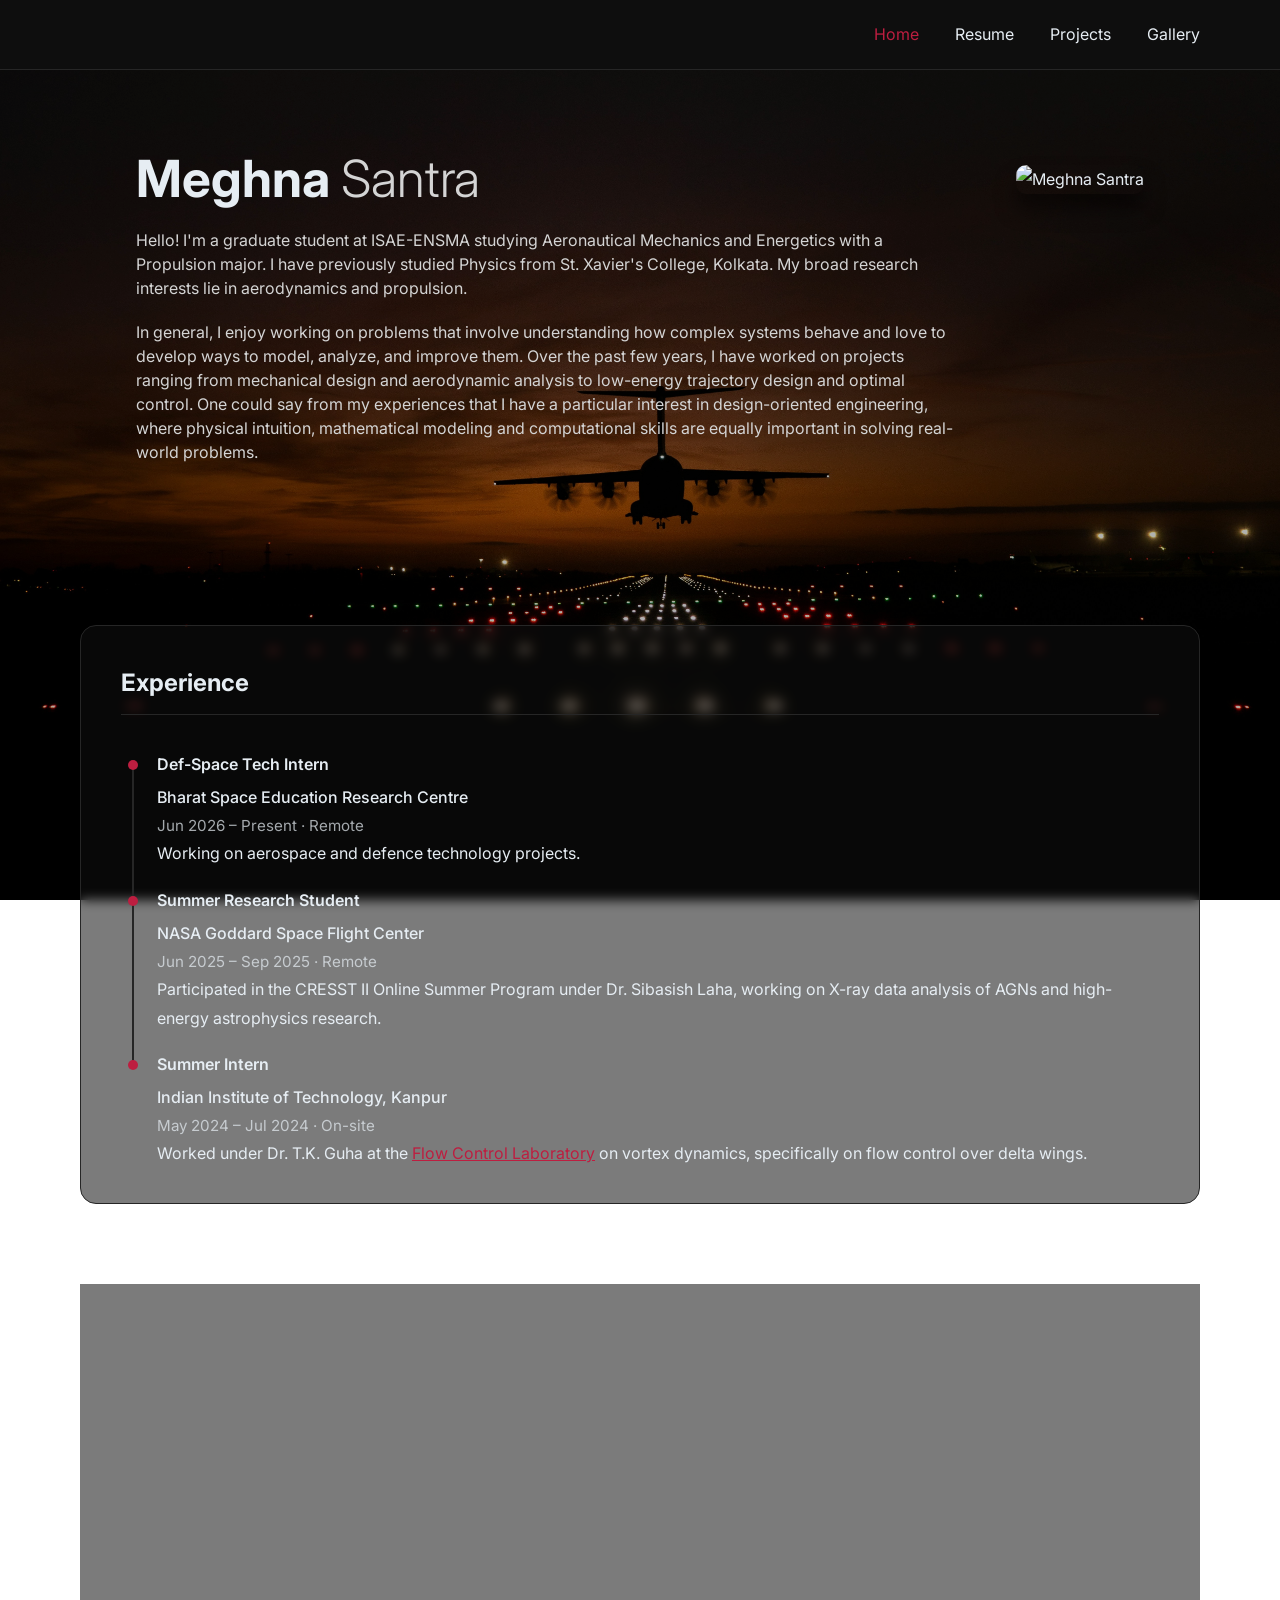
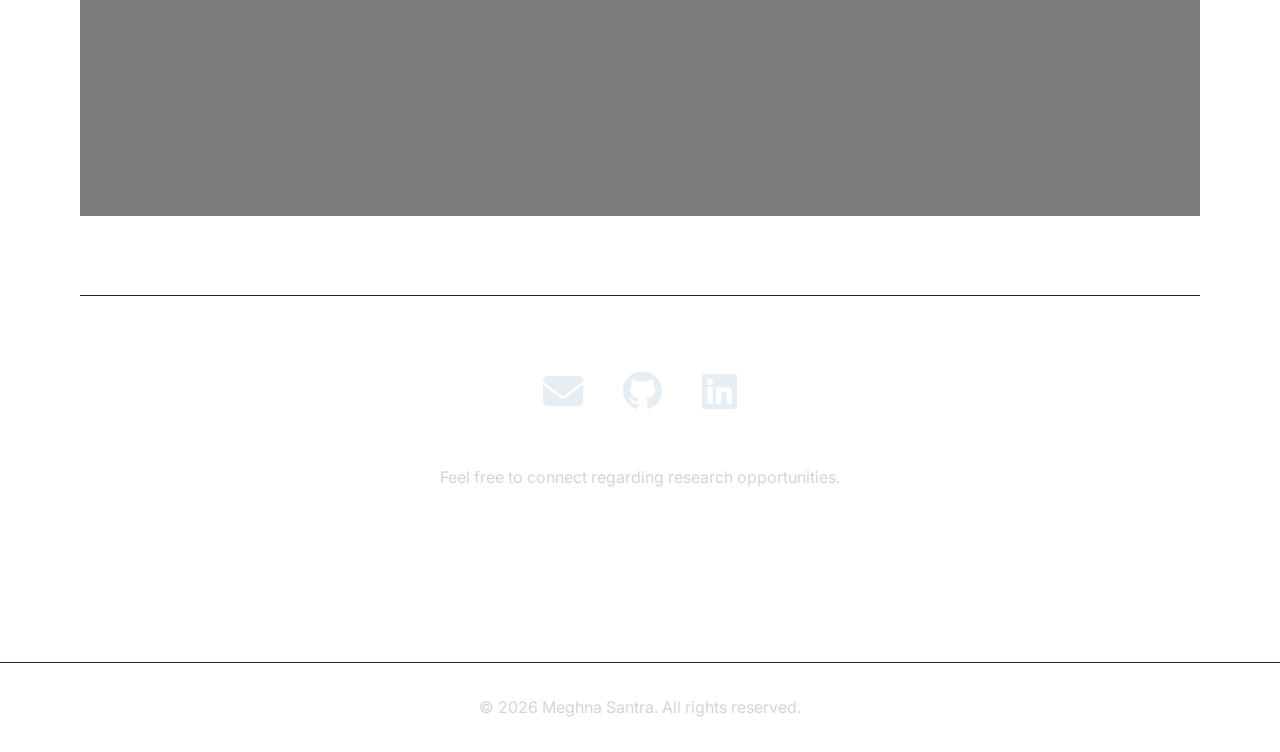
==== commit d9226902: "Update index.html" ====
--- a/index.html
+++ b/index.html
@@ -85,7 +85,7 @@
                 </div>
 
                 <div class="landing-image">
-                    <img src="./assets/profile.jpg" alt="Meghna Santra">
+                    <img src="./assets/profile.jpeg" alt="Meghna Santra">
                 </div>
 
             </section>
--- a/style.css
+++ b/style.css
@@ -16,7 +16,7 @@
 
     --border: #262626;
 
-    --accent: #1261A0;
+    --accent: #BD1E40;
 }
 
 /*[data-theme="light"] {
@@ -71,13 +71,13 @@
 
     inset: 0;
 
-    background-image: url("assets/earth.jpg");
+    background-image: url("assets/back.jpg");
 
     background-size: cover;
     background-position: center;
     background-repeat: no-repeat;
 
-    filter: saturate(0.9) brightness(0.9);
+    filter: saturate(1.0) brightness(1.0);
 
     z-index: -2;
 }
@@ -90,7 +90,7 @@
 
     inset: 0;
 
-    background: rgba(0,0,0,0.45);
+    background: rgba(0,0,0,0.30);
 
     z-index: -1;
 }
@@ -402,7 +402,7 @@
     border-color: var(--accent);
 
     box-shadow:
-        0 10px 30px rgba(35,182,255,0.12);
+        0 10px 30px rgba(189,30,64,0.20);
 }
 /* =========================
    CONTACT
@@ -497,7 +497,7 @@
     border-color: var(--accent);
 
     box-shadow:
-        0 10px 30px rgba(35,182,255,0.12);
+        0 10px 30px rgba(189,30,64,0.20);
 }
 
 .project-card h2 a {
@@ -679,7 +679,7 @@
 }
 
 .nav:hover {
-    background: rgba(35,182,255,0.8);
+    background: var(--accent);
 }
 
 /* =========================
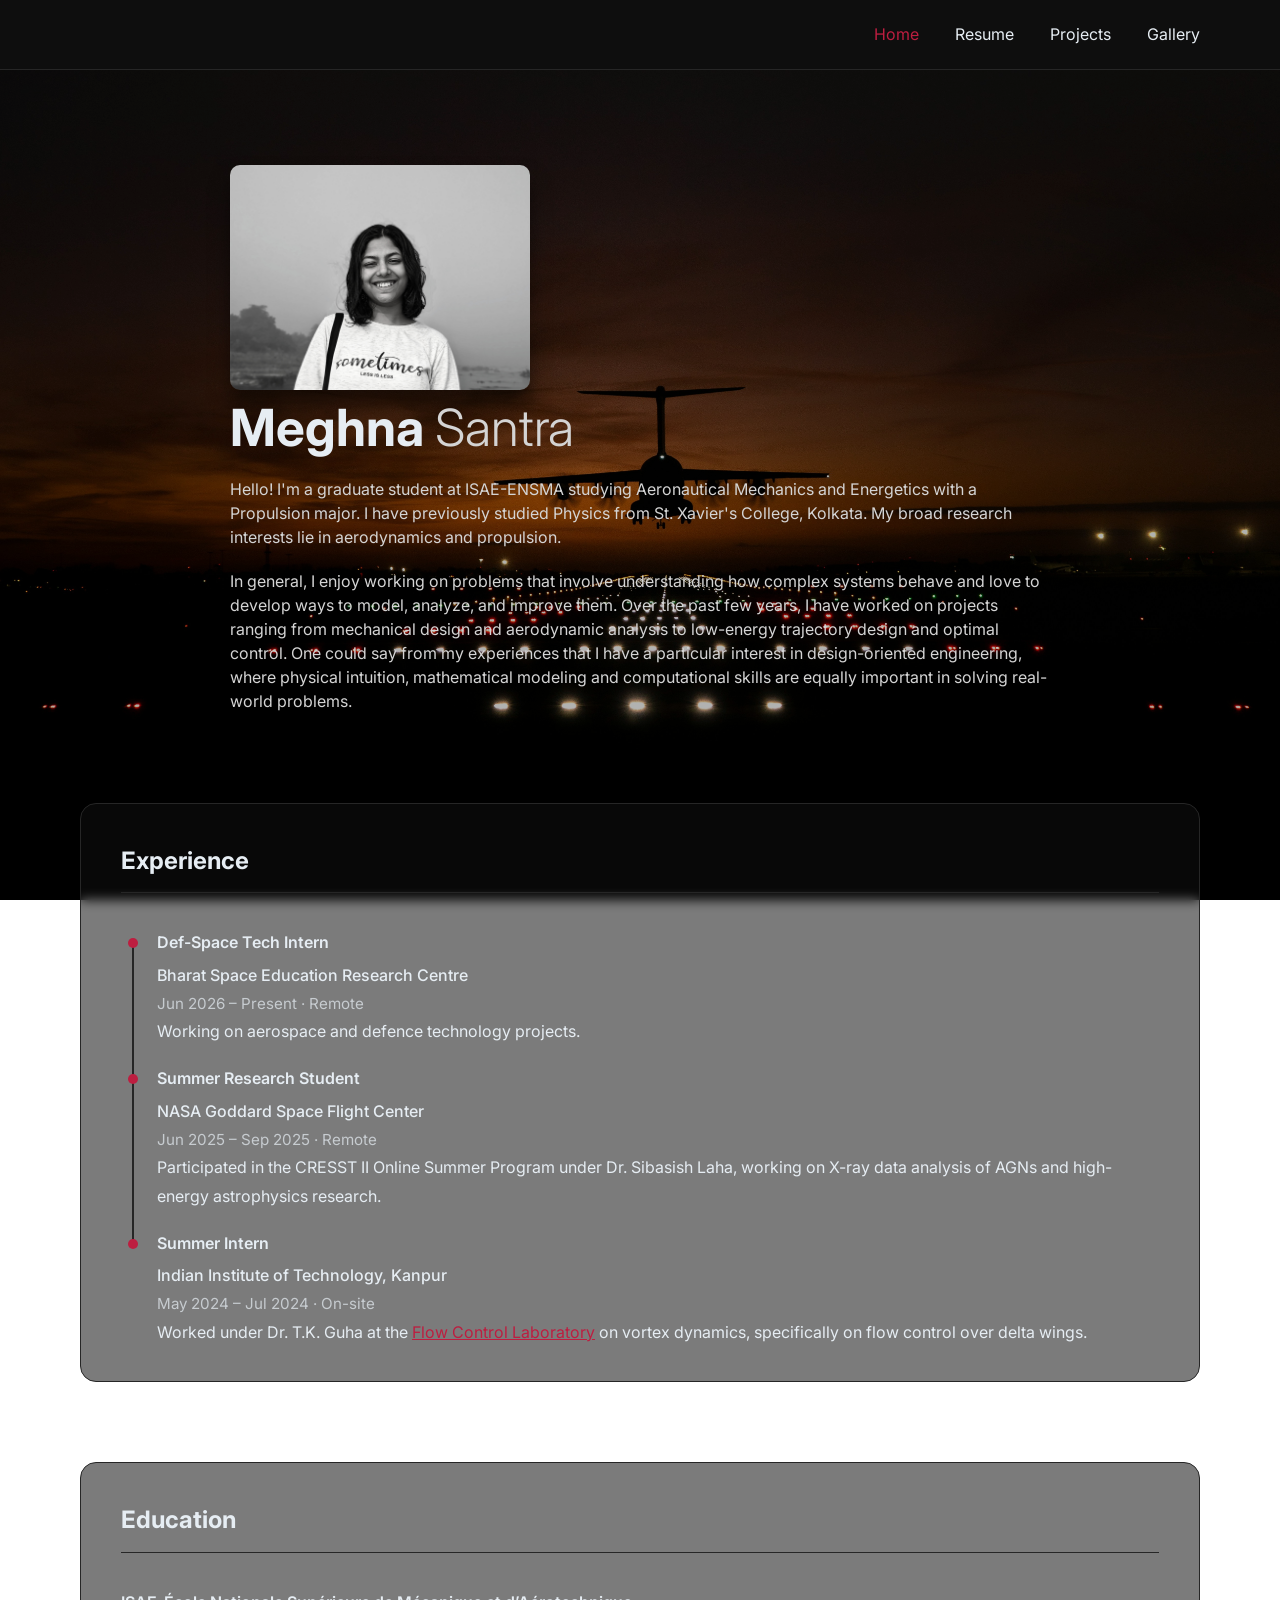
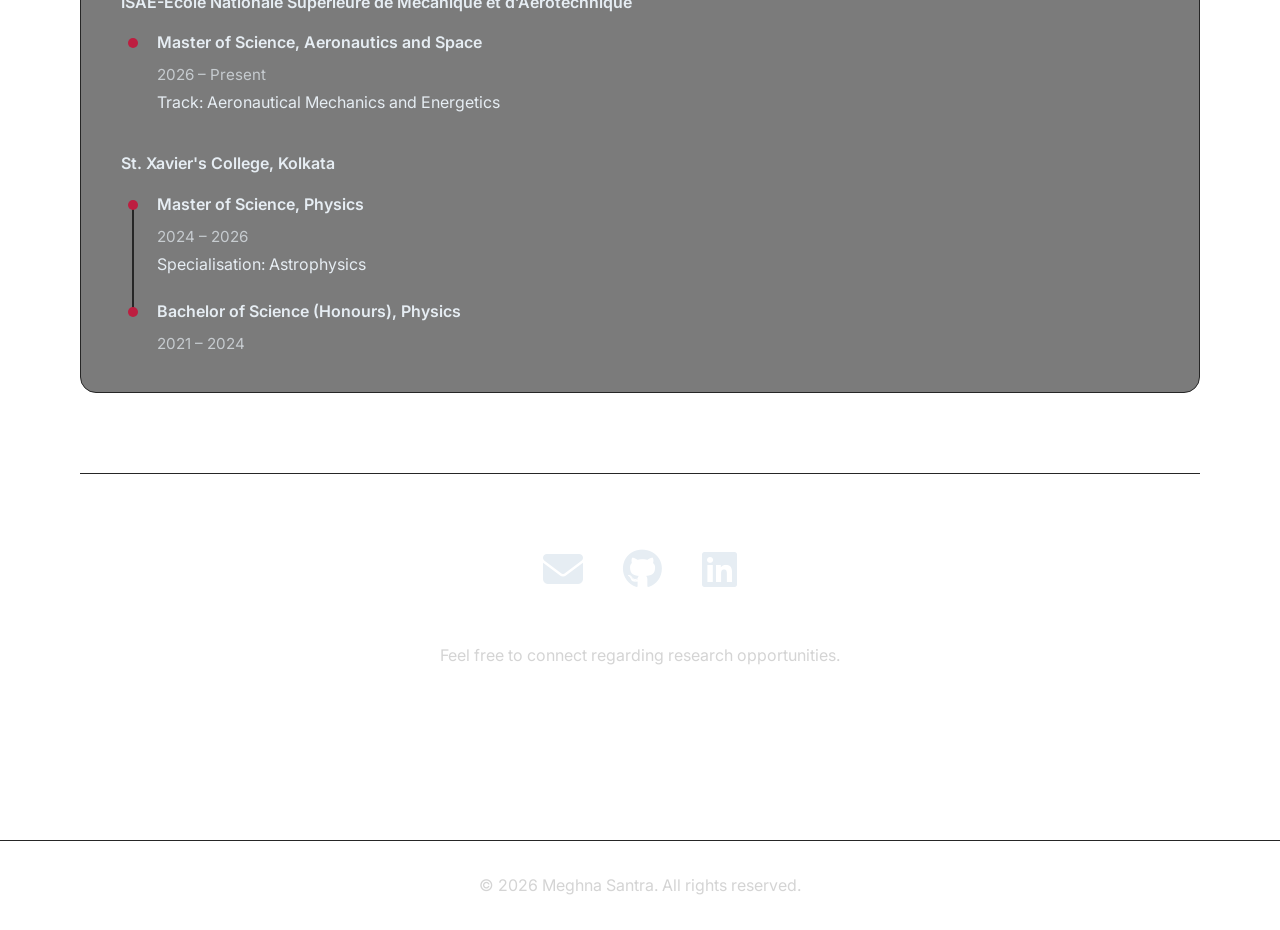
==== commit a15e71bd: "Update index.html" ====
--- a/index.html
+++ b/index.html
@@ -61,6 +61,10 @@
             <section class="landing-section">
                 
                 <div class="landing-text">
+
+                    <div class="landing-image">
+                        <img src="./assets/profile.jpeg" alt="Meghna Santra">
+                    </div>
 
                     <h1>
                         Meghna <span>Santra</span>
@@ -84,10 +88,6 @@
 
                 </div>
 
-                <div class="landing-image">
-                    <img src="./assets/profile.jpeg" alt="Meghna Santra">
-                </div>
-
             </section>
             
             <section class="experience-section">
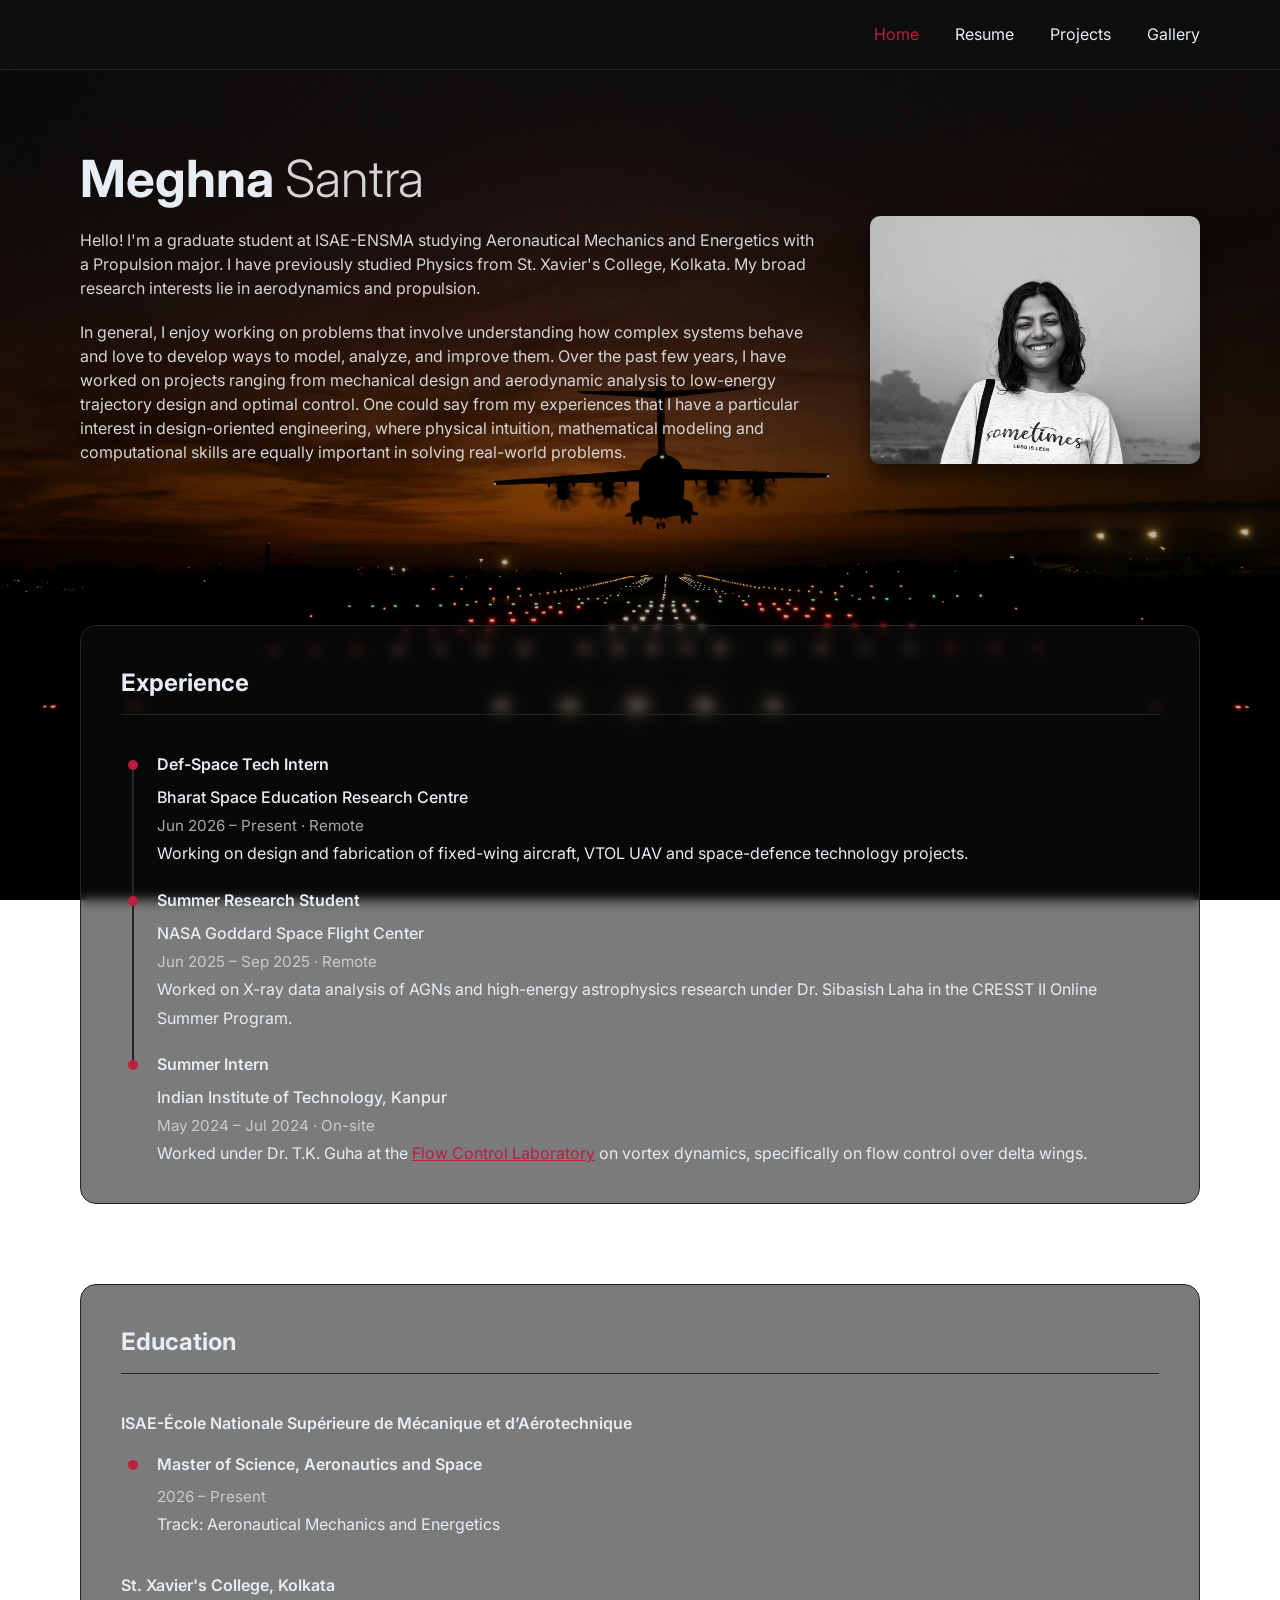
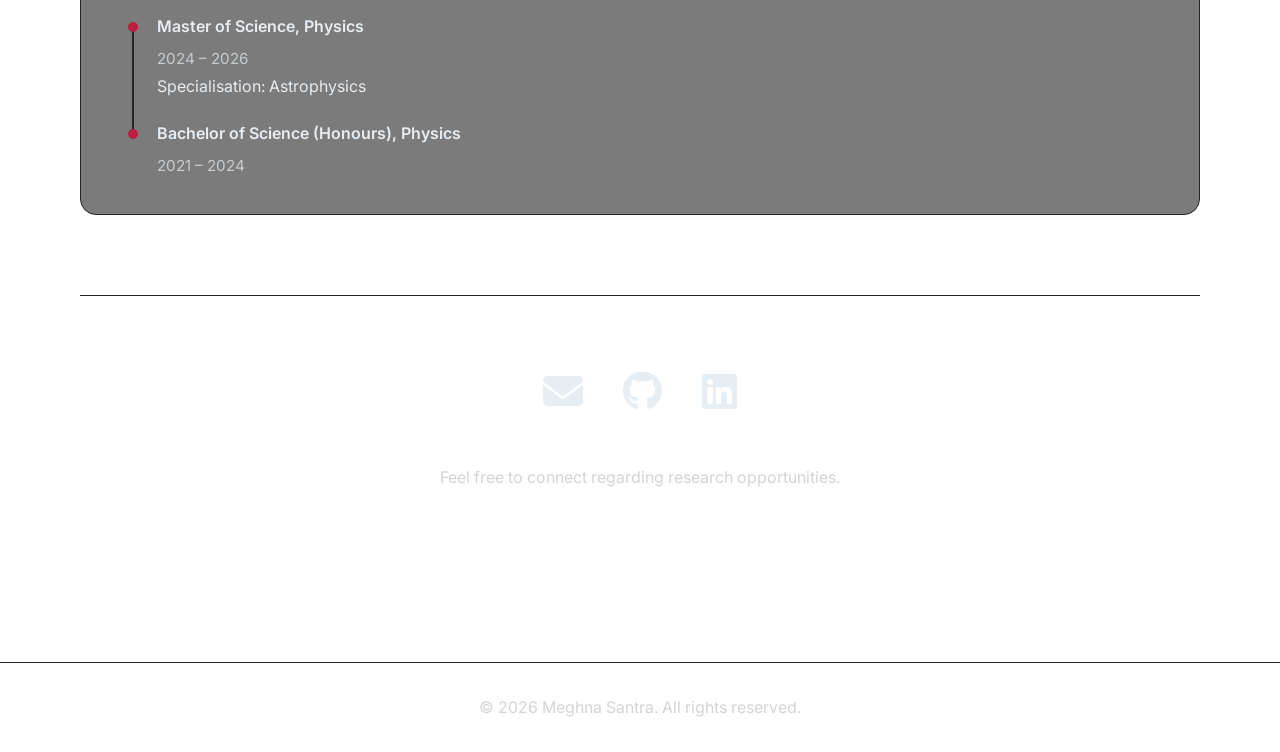
==== commit b332ae2d: "Update index.html" ====
--- a/index.html
+++ b/index.html
@@ -119,7 +119,7 @@
                                 </p>
             
                                 <p>
-                                    Working on aerospace and defence technology projects.
+                                    Working on design and fabrication of fixed-wing aircraft, VTOL UAV and space-defence technology projects.
                                 </p>
             
                             </div>
@@ -145,9 +145,8 @@
                                 </p>
             
                                 <p>
-                                    Participated in the CRESST II Online Summer Program under
-                                    Dr. Sibasish Laha, working on X-ray data analysis of AGNs
-                                    and high-energy astrophysics research.
+                                    Worked on X-ray data analysis of AGNs and high-energy astrophysics research under
+                                    Dr. Sibasish Laha in the CRESST II Online Summer Program.
                                 </p>
             
                             </div>
--- a/style.css
+++ b/style.css
@@ -180,7 +180,7 @@
 
 .landing-section {
     min-height: 45vh;
-    display: flex;
+    display: block;
     align-items: flex-start;
     justify-content: center;
     gap: 60px;
@@ -189,7 +189,7 @@
 
 .landing-text {
     flex: 1;
-    max-width: 820px;
+    max-width: 100%;
 }
 
 .landing-text h1 {
@@ -212,14 +212,15 @@
 }
 
 .landing-image {
-    margin-top: 15px;
-    flex: none;
+    margin-top: 66px;
+    float: right;
+    margin: 66px 0 25px 50px;
 }
 
 .landing-image img {
-    width: 300px;
     max-width: 100%;
 
+    width: 330px;
     border-radius: 10px;
 
     box-shadow:
@@ -870,12 +871,11 @@
     .landing-image {
 
         width: 100%;
-
-        display: flex;
         justify-content: center;
-
-        margin: 0;
         padding: 0;
+        float: none;
+        margin: 0 auto 30px;
+        display: block;
     }
 
     .landing-image img {
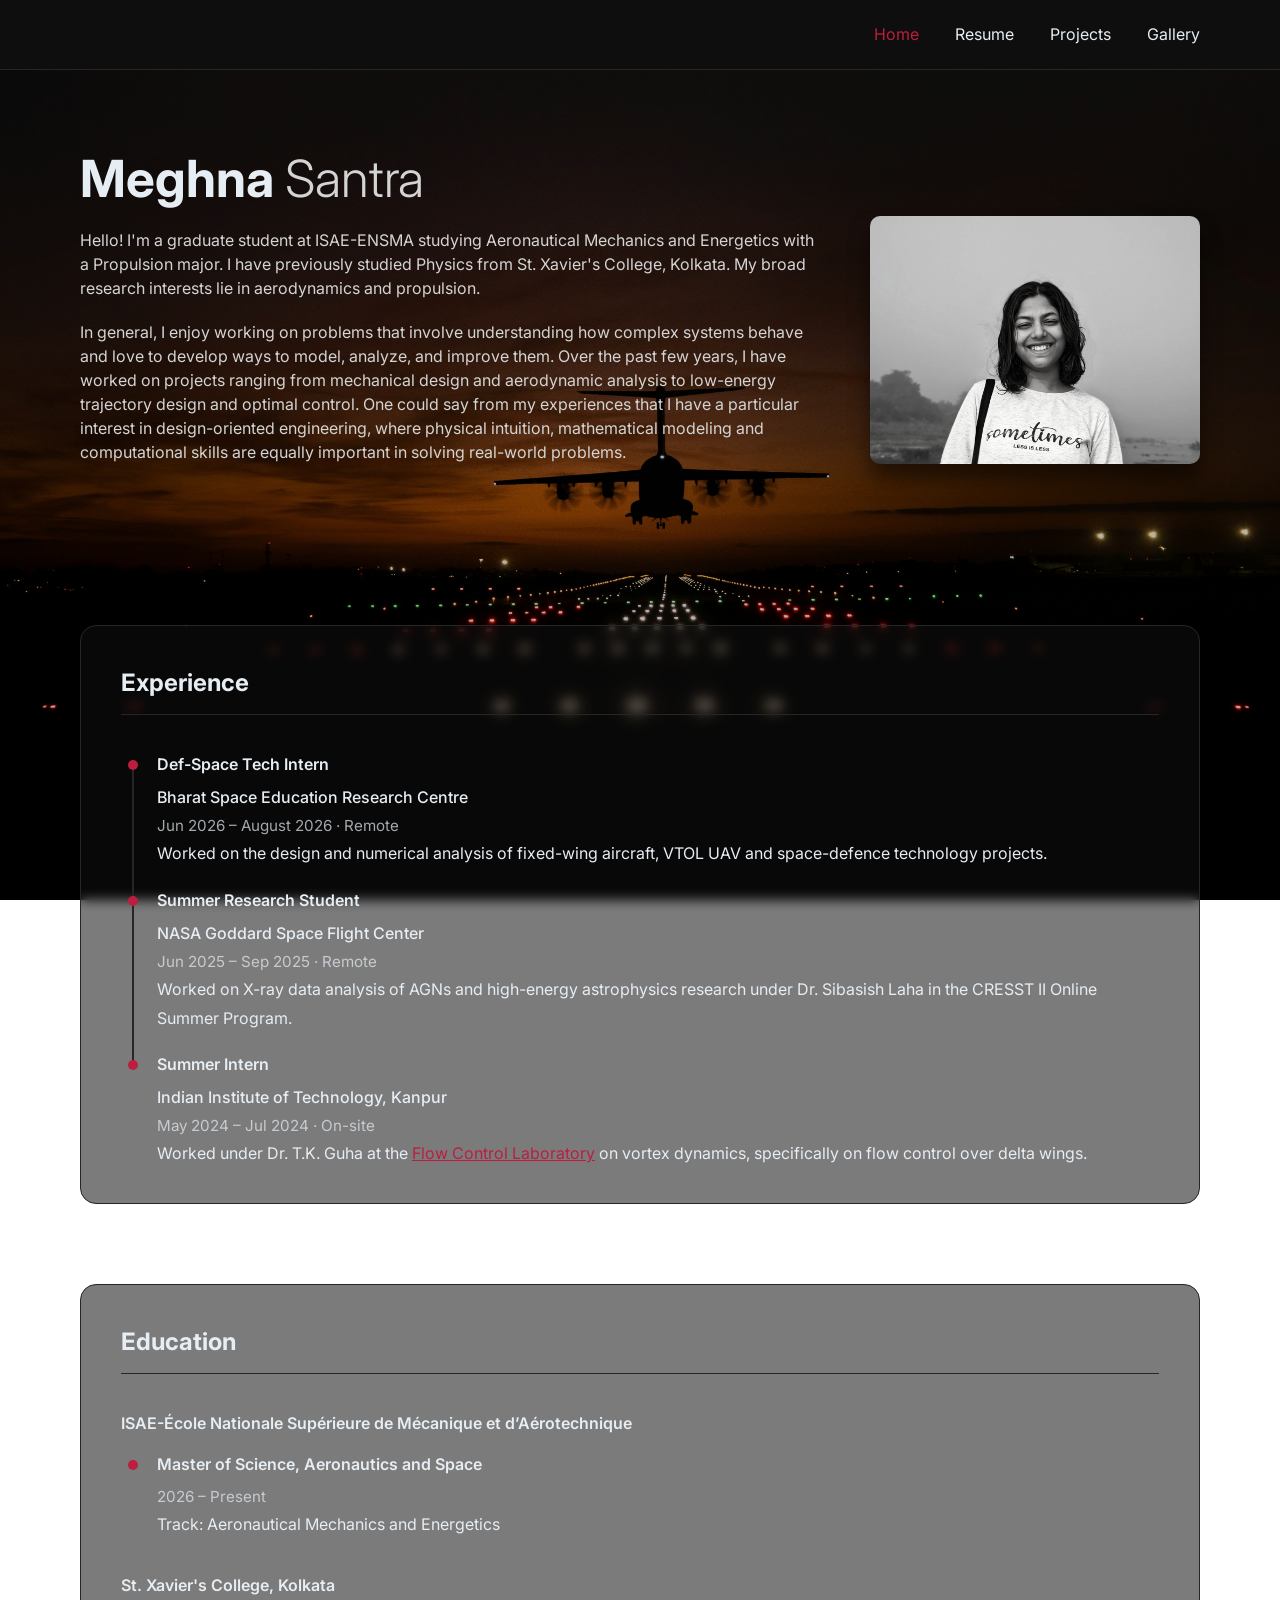
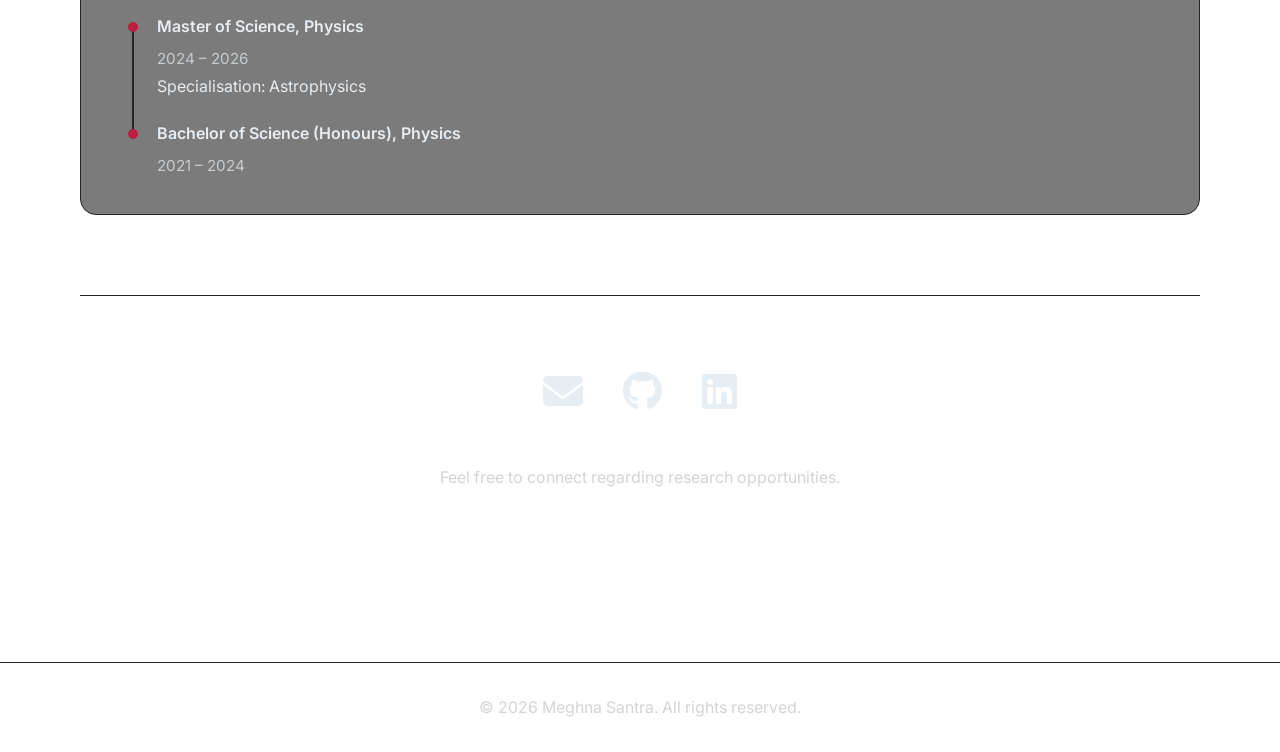
==== commit 99cd6c26: "Update index.html" ====
--- a/index.html
+++ b/index.html
@@ -115,11 +115,11 @@
                                 </p>
             
                                 <p class="exp-meta">
-                                    Jun 2026 – Present · Remote
-                                </p>
-            
-                                <p>
-                                    Working on design and fabrication of fixed-wing aircraft, VTOL UAV and space-defence technology projects.
+                                    Jun 2026 – August 2026 · Remote
+                                </p>
+            
+                                <p>
+                                    Worked on the design and numerical analysis of fixed-wing aircraft, VTOL UAV and space-defence technology projects.
                                 </p>
             
                             </div>
